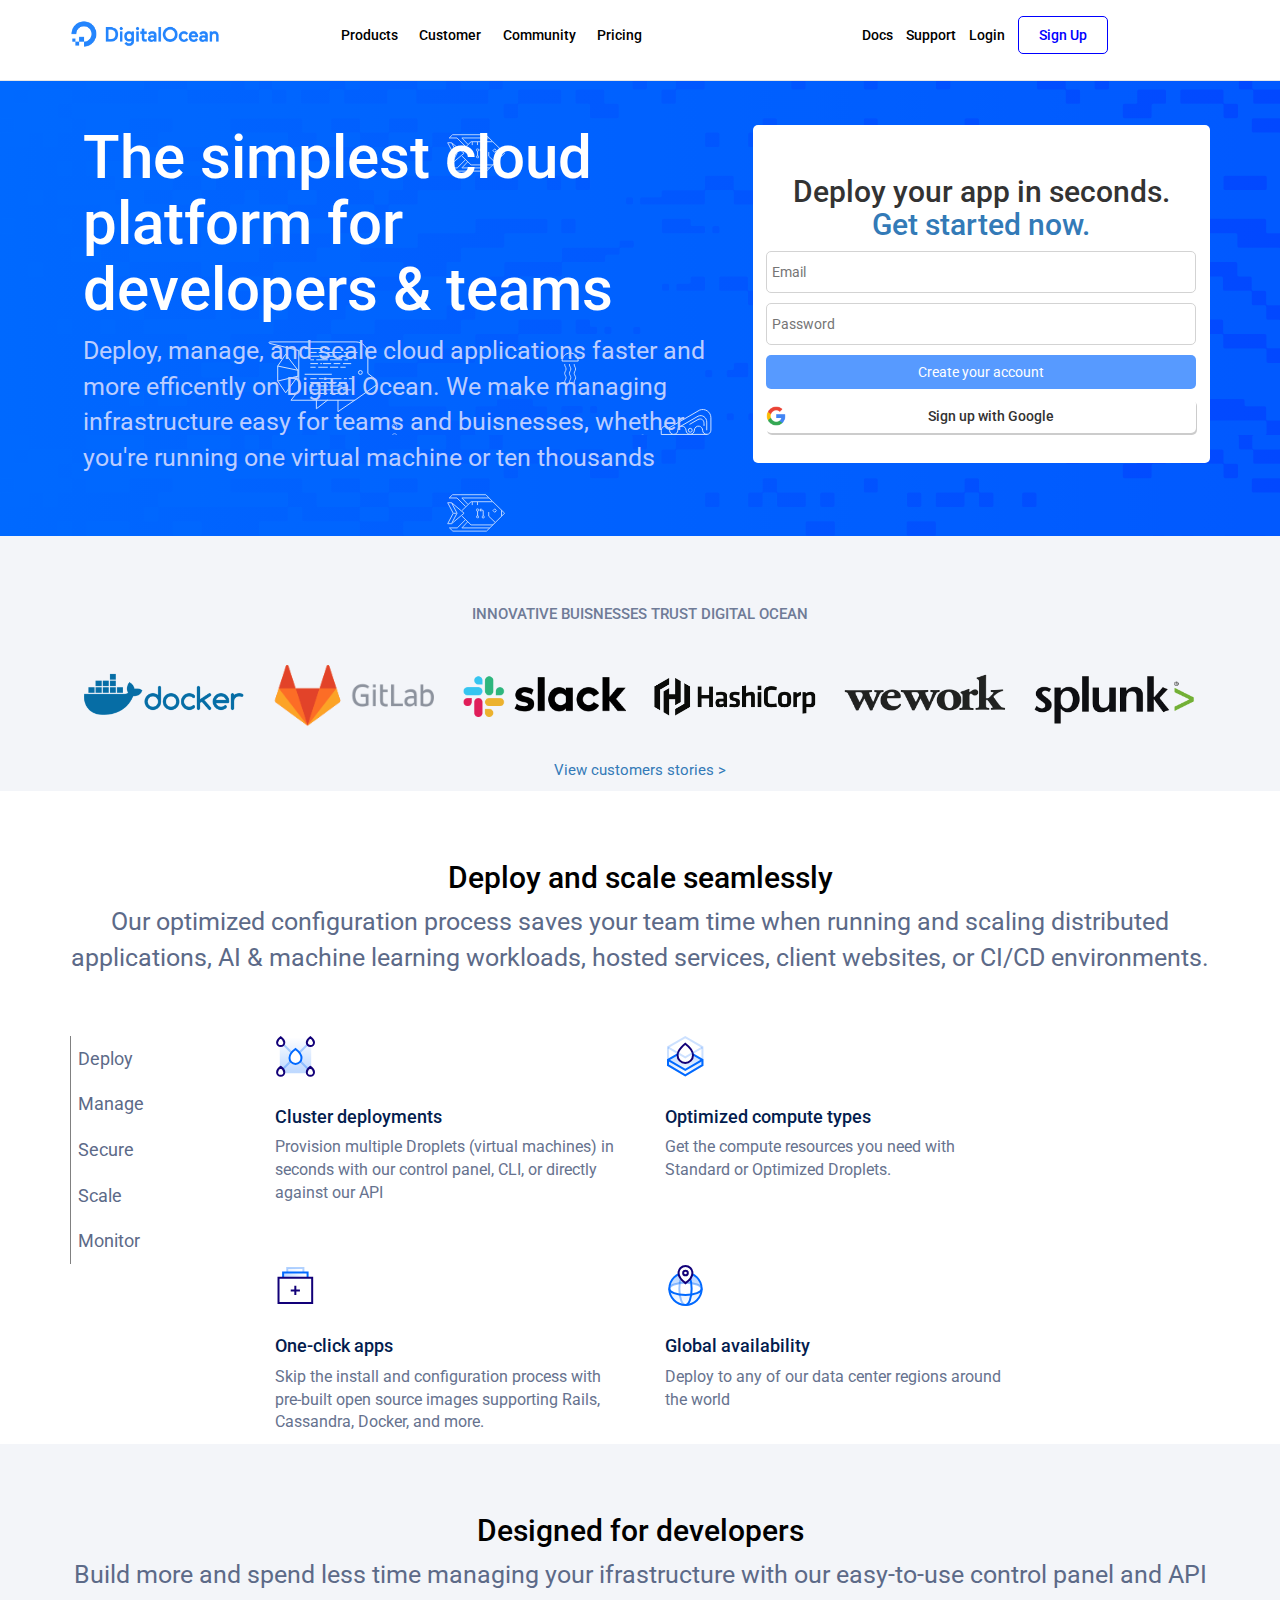
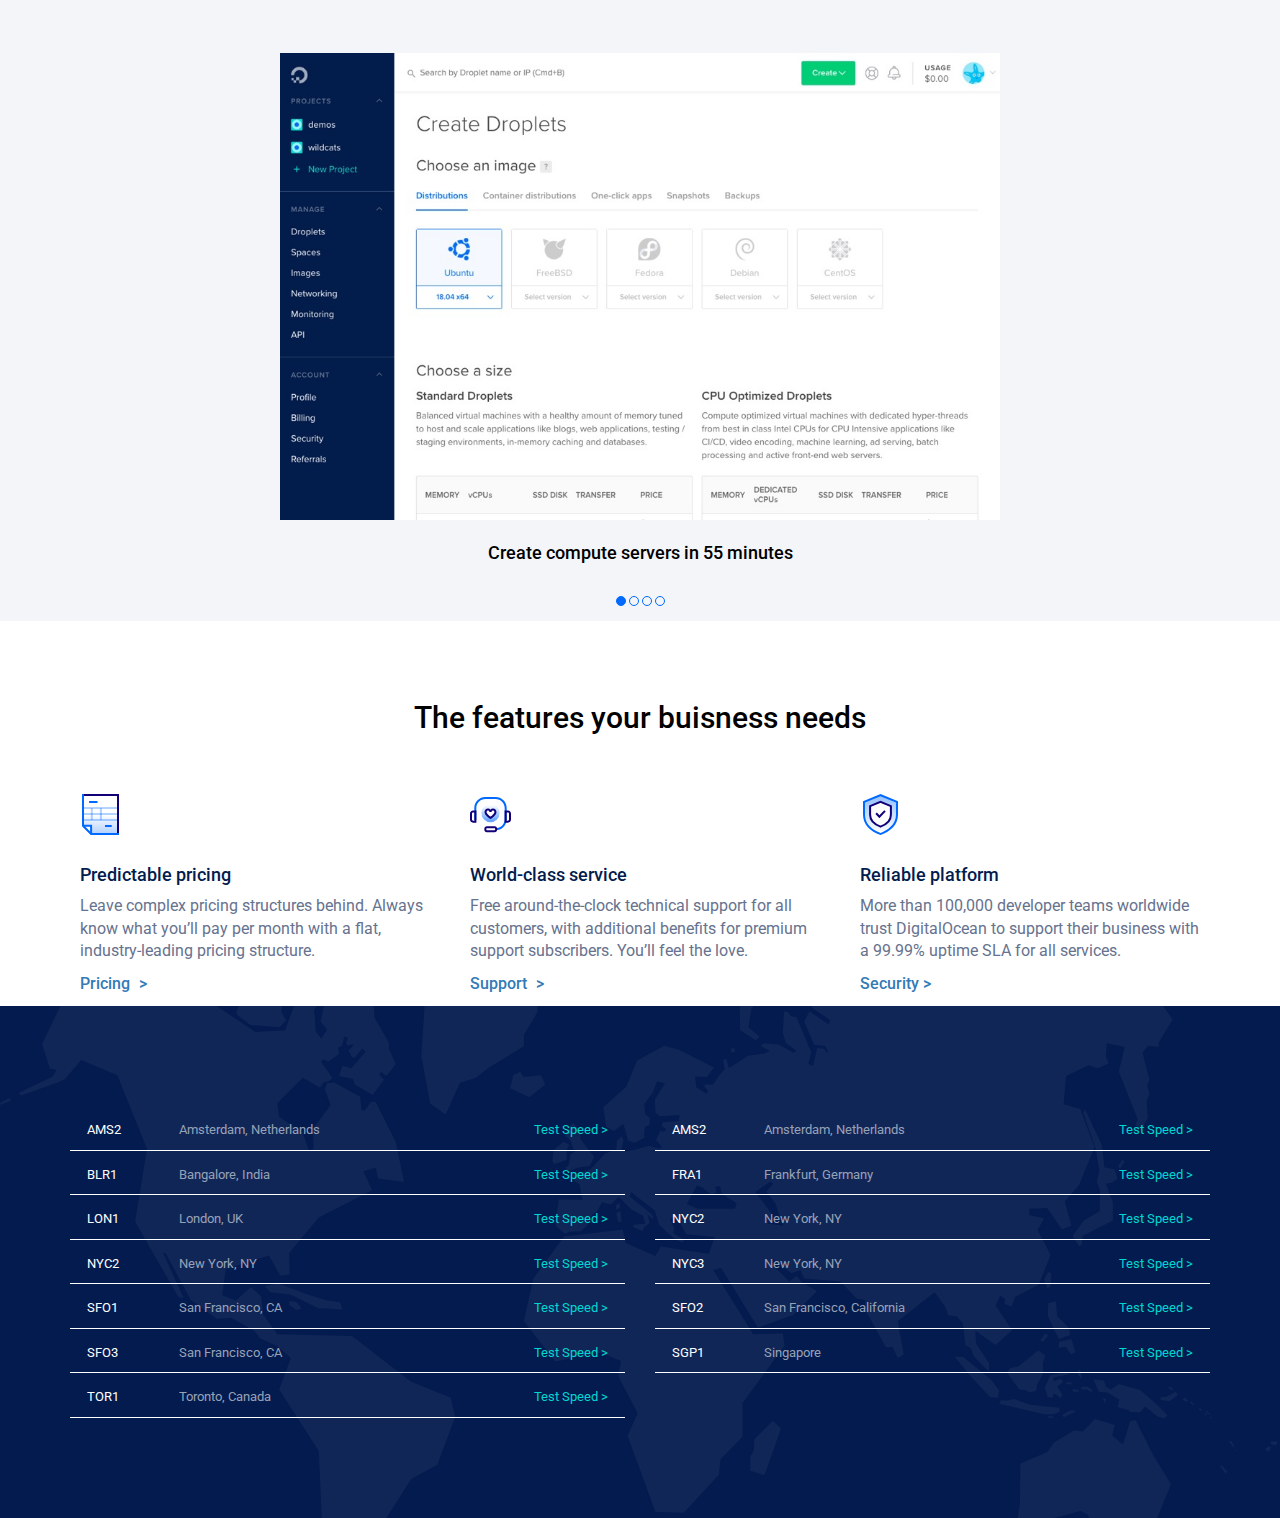
==== index.html @ 5de95b77 "tabella responsive" ====
<!DOCTYPE html>
<html lang="en">
<head>
  <meta charset="UTF-8">
  <meta name="viewport" content="width=device-width, initial-scale=1.0">
  <meta http-equiv="X-UA-Compatible" content="ie=edge">
  <link rel="stylesheet" href="https://maxcdn.bootstrapcdn.com/bootstrap/3.3.7/css/bootstrap.min.css" integrity="sha384-BVYiiSIFeK1dGmJRAkycuHAHRg32OmUcww7on3RYdg4Va+PmSTsz/K68vbdEjh4u" crossorigin="anonymous">
  <link rel="stylesheet" href="https://cdnjs.cloudflare.com/ajax/libs/font-awesome/5.15.2/css/all.min.css" integrity="sha512-HK5fgLBL+xu6dm/Ii3z4xhlSUyZgTT9tuc/hSrtw6uzJOvgRr2a9jyxxT1ely+B+xFAmJKVSTbpM/CuL7qxO8w==" crossorigin="anonymous" />
  <link rel="preconnect" href="https://fonts.gstatic.com">
  <link href="https://fonts.googleapis.com/css2?family=Roboto:wght@300;400;500;700&display=swap" rel="stylesheet">
  <link rel="stylesheet" href="css/style.css">
  <title>Digital Ocean replica</title>
</head>
<body>
    <!-- intestazione -->
      <header>
        <!-- barra di navigazione -->
        <nav class="navbar navbar-default navbar-fixed-top" id="nav__bar_white">
          <div class="container" id="navbar_fixed">
              <div class="row">
                <!-- colonna logo -->

                  <div class="col-xs-2">
                    <div class="logo_header">
                      <img src="img/logo.png" alt="">
                    </div>
                  </div>
                  <!-- /colonna logo -->
                  <!-- colonna della first nav -->
                  <div class="col-md-5">
                    <nav class="first__nav hidden-xs hidden-sm">
                      <ul class='list-inline hidden-sm hidden-xs'>
                        <li><a href="#">Products <i class="fas fa-chevron-down"></i></a></li>
                        <li><a href="#">Customer</a></li>
                        <li><a href="#">Community <i class="fas fa-chevron-down"></i></a></li>
                        <li><a href="#">Pricing</a></li>
                      </ul>
                    </nav>
                  </div>
                  <!-- /colonna della first nav -->
                  <!-- colonna della secondary nav -->
                  <div class="col-md-4">
                    <nav class="secondary__nav ">
                      <ul class='list-inline hidden-sm hidden-xs'>
                        <li><a href="#">Docs </a></li>
                        <li><a href="#">Support <i class="fas fa-chevron-down"></i></a></li>
                        <li><a href="#">Login</a></li>
                        <li><a href="#" id="sign_btn">Sign Up</a></li>
                    </ul>
                    <div class="menu_mobile  visible-xs visible-sm hidden-md hidden-lg">
                      <button type="button" name="button" id="btn_mobile"><i class="fas fa-bars"></i></button>
                    </div>
                  </nav>
                </div>
                <!-- /colonna della secondary nav -->

            </div>
          </div>
        </nav>
        <!--/ barra di navigazione -->
        <!-- hero -->
        <div class="hero">
          <div class="container">
            <div class="row">
              <div class="col-xs-12 col-sm-7 col-md-7">
                <div class="hero_titles">
                  <h1>The simplest cloud platform for developers & teams</h1>
                  <p>Deploy, manage, and scale cloud applications faster and more efficently on Digital Ocean. We make managing infrastructure easy for teams and buisnesses, whether you're running one virtual machine or ten thousands</p>
                </div>

                </div>
              <div class="col-xs-12 col-sm-5 col-md-5">
                <div class="get_started">
                  <h2>Deploy your app in seconds. <br> <a href="#">Get started now.</a></h2>
                  <form>
                    <input type="email" name="email" placeholder="Email" required>
                    <input type="password" name="password" placeholder="Password" required>
                    <button type="button" id="create_btn" name="button">Create your account</button>
                    <button type="button" id="google_btn" name="button">Sign up with Google</button>

                  </form>
                </div>
              </div>
            </div>
          </div>
        </div>
        <!-- /hero -->
      </header>
      <!-- /intestazione -->
      <!-- corpo del testo -->
        <main>
          <!-- sezione dei brand -->
          <section id="section_brand">
            <div class="container">
              <div class="row">
                <div class="col-xs-12">
                  <div class="section_title">
                    <h3>Innovative buisnesses trust Digital Ocean</h3>
                  </div>
                </div>
              </div>
              <div class="row">
                <div class="col-xs-12 col-md-12">
                  <div class="brands">
                    <div class="logo_customer">
                      <img src="img/docker.svg" alt="docker">
                    </div>
                    <div class="logo_customer">
                      <img src="img/gitlab.svg" alt="docker">
                    </div>
                    <div class="logo_customer">
                      <img src="img/slack.svg" alt="docker">
                    </div>
                    <div class="logo_customer">
                      <img src="img/hashi.svg" alt="docker">
                    </div>
                    <div class="logo_customer">
                      <img src="img/wework.svg" alt="docker">
                    </div>
                    <div class="logo_customer">
                      <img src="img/splunk.svg" alt="docker">
                    </div>
                  </div>
                </div>
              </div>
              <div class="row">
                <div class="col-xs-12">
                  <div class="customers_stories">
                    <p><a href="#">View customers stories<span class="link_arrow"> > </span></a></p>
                  </div>
                </div>
              </div>
            </div>
          </section>
          <!-- /sezione dei brand -->
          <!-- seconda sezione -->
          <section>
            <div class="container">
              <div class="row">
                <div class="col-xs-12">
                  <div class="section_title">
                    <h2>Deploy and scale seamlessly</h2>
                    <p>Our optimized configuration process saves your team time when running and scaling distributed applications, AI & machine learning workloads, hosted services, client websites, or CI/CD environments.</p>
                  </div>
                </div>
              </div>
              <!-- lista e colonne innestate -->
              <div class="row">
              <div class="col-xs-12 col-sm-2">
                <div class="section_list">
                  <ul>
                    <li><a href="#">Deploy</a></li>
                    <li><a href="#">Manage</a></li>
                    <li><a href="#">Secure</a></li>
                    <li><a href="#">Scale</a></li>
                    <li><a href="#">Monitor</a></li>
                  </ul>
                </div>
              </div>
              <div class="col-xs-12 col-sm-8">
                <div class="row">
                  <div class="col-xs-12 col-sm-6">
                    <div class="box">
                      <img src="img/cluster-deploy.svg" alt="">
                      <h4>Cluster deployments</h4>
                      <p>Provision multiple Droplets (virtual machines) in seconds with our control panel, CLI, or directly against our API</p>
                    </div>
                  </div>
                  <div class="col-xs-12 col-sm-6">
                    <div class="box">
                      <img src="img/optimized-compute.svg" alt="">
                      <h4>Optimized compute types</h4>
                      <p>Get the compute resources you need with Standard or Optimized Droplets.</p>
                    </div>
                  </div>
                </div>
                <div class="row">
                  <div class="col-xs-12 col-sm-6">
                    <div class="box">
                      <img src="img/one-click.svg" alt="">
                      <h4>One-click apps</h4>
                      <p>Skip the install and configuration process with pre-built open source images supporting Rails, Cassandra, Docker, and more.</p>
                    </div>
                  </div>
                  <div class="col-xs-12 col-sm-6">
                    <div class="box">
                      <img src="img/global.svg" alt="">
                      <h4>Global availability</h4>
                      <p>Deploy to any of our data center regions around the world</p>
                    </div>
                  </div>

                </div>





              </div>
              </div>
              <!-- /lista e colonne innestate -->
            </section>
          <!-- /seconda sezione -->
          <!-- sezione con il primo carousel -->
          <section id="carousel_1">
            <div class="container">
              <div class="row">
                <div class="col-xs-12">
                  <div class="section_title">
                    <h2>Designed for developers</h2>
                    <p>Build more and spend less time managing your ifrastructure with our easy-to-use control panel and API</p>
                  </div>
                </div>
              </div>
            </div>
            <div class="carousel_container">
              <span><a href="#"> <i class="fas fa-chevron-left"></i></a></span>
              <img src="img/screenshot-create-droplet-12336b41.jpg" alt="">
              <span><a href="#"> <i class="fas fa-chevron-right"></i></a></span>
              <p>Create compute servers in 55 minutes</p>
            </div>
            <div class="buellet_container">
              <div class="bullet_spot spot_full"></div>
              <div class="bullet_spot"></div>
              <div class="bullet_spot"></div>
              <div class="bullet_spot"></div>

            </div>
          </section>
          <!-- /sezione con il primo carousel -->

          <!-- sezione features -->
          <section id="section_features">
            <div class="container">
              <div class="row">
                <div class="col-xs-12">
                  <div class="section_title">
                    <h2>The features your buisness needs</h2>
                  </div>
                </div>
              </div>
              <div class="row">
                <div class="col-xs-12 col-sm-4">
                  <div class="box">
                    <img src="img/pred-pricing.svg" alt="">
                    <h4>Predictable pricing</h4>
                    <p>Leave complex pricing structures behind. Always know what you’ll pay per month with a flat, industry-leading pricing structure.</p>
                    <p><a href="">Pricing <span class="link_arrow">></span></a></p>
                  </div>

                </div>
                <div class="col-xs-12 col-sm-4">
                  <div class="box">
                    <img src="img/world-class.svg" alt="">
                    <h4>World-class service</h4>
                    <p>Free around-the-clock technical support for all customers, with additional benefits for premium support subscribers. You’ll feel the love.</p>
                    <p><a href="">Support <span class="link_arrow">></span></a></p>
                  </div>
                </div>
                <div class="col-xs-12 col-sm-4">
                  <div class="box">
                    <img src="img/reliable-platform.svg" alt="">
                    <h4>Reliable platform</h4>
                    <p>More than 100,000 developer teams worldwide trust DigitalOcean to support their business with a 99.99% uptime SLA for all services.</p>
                    <p><a href="">Security  <spanclass="link_arrow">></span></a></p>
                  </div>
                </div>
            </div>
          </section>
          <!-- /sezione features -->

          <!-- sezione tabella -->
          <section id="world">
            <div class="container">
              <div class="row">
                <div class="col-xs-12 col-sm-6">
                  <div class="row_table">
                    <div class="row">
                      <div class="col-xs-2">
                        <div class="table_box city_code">
                          <p>ams2</p>
                        </div>
                      </div>
                      <div class="col-xs-5">
                        <div class="table_box city_name">
                          <p>Amsterdam, Netherlands</p>
                        </div>
                      </div>
                      <div class="col-xs-5">
                        <div class="table_box test_speed">
                          <p><a href="">Test Speed <span class=".link_arrow">></span></a></p>
                        </div>
                      </div>
                    </div>
                  </div>
                  <div class="row_table">
                    <div class="row">
                      <div class="col-xs-2">
                        <div class="table_box city_code">
                          <p>BLR1</p>
                        </div>
                      </div>
                      <div class="col-xs-5">
                        <div class="table_box city_name">
                          <p>Bangalore, India</p>
                        </div>
                      </div>
                      <div class="col-xs-5">
                        <div class="table_box test_speed">
                          <p><a href="">Test Speed <span class=".link_arrow">></span></a></p>
                        </div>
                      </div>
                    </div>
                  </div>
                  <div class="row_table">
                    <div class="row">
                      <div class="col-xs-2">
                        <div class="table_box city_code">
                          <p>LON1</p>
                        </div>
                      </div>
                      <div class="col-xs-5">
                        <div class="table_box city_name">
                          <p>London, UK</p>
                        </div>
                      </div>
                      <div class="col-xs-5">
                        <div class="table_box test_speed">
                          <p><a href="">Test Speed <span class=".link_arrow">></span></a></p>
                        </div>
                      </div>
                    </div>
                  </div>
                  <div class="row_table">
                    <div class="row">
                      <div class="col-xs-2">
                        <div class="table_box city_code">
                          <p>NYC2</p>
                        </div>
                      </div>
                      <div class="col-xs-5">
                        <div class="table_box city_name">
                          <p>New York, NY</p>
                        </div>
                      </div>
                      <div class="col-xs-5">
                        <div class="table_box test_speed">
                          <p><a href="">Test Speed <span class=".link_arrow">></span></a></p>
                        </div>
                      </div>
                    </div>
                  </div>
                  <div class="row_table">
                    <div class="row">
                      <div class="col-xs-2">
                        <div class="table_box city_code">
                          <p>SFO1</p>
                        </div>
                      </div>
                      <div class="col-xs-5">
                        <div class="table_box city_name">
                          <p>San Francisco, CA</p>
                        </div>
                      </div>
                      <div class="col-xs-5">
                        <div class="table_box test_speed">
                          <p><a href="">Test Speed <span class=".link_arrow">></span></a></p>
                        </div>
                      </div>
                    </div>
                  </div>
                  <div class="row_table">
                    <div class="row">
                      <div class="col-xs-2">
                        <div class="table_box city_code">
                          <p>sfo3</p>
                        </div>
                      </div>
                      <div class="col-xs-5">
                        <div class="table_box city_name">
                          <p>San Francisco, CA</p>
                        </div>
                      </div>
                      <div class="col-xs-5">
                        <div class="table_box test_speed">
                          <p><a href="">Test Speed <span class=".link_arrow">></span></a></p>
                        </div>
                      </div>
                    </div>
                  </div>
                  <div class="row_table">
                    <div class="row">
                      <div class="col-xs-2">
                        <div class="table_box city_code">
                          <p>TOR1</p>
                        </div>
                      </div>
                      <div class="col-xs-5">
                        <div class="table_box city_name">
                          <p>Toronto, Canada</p>
                        </div>
                      </div>
                      <div class="col-xs-5">
                        <div class="table_box test_speed">
                          <p><a href="">Test Speed <span class=".link_arrow">></span></a></p>
                        </div>
                      </div>
                    </div>
                  </div>
                </div>
                <div class="col-xs-12 col-sm-6">
                  <div class="row_table">
                    <div class="row">
                      <div class="col-xs-2">
                        <div class="table_box city_code">
                          <p>ams2</p>
                        </div>
                      </div>
                      <div class="col-xs-5">
                        <div class="table_box city_name">
                          <p>Amsterdam, Netherlands</p>
                        </div>
                      </div>
                      <div class="col-xs-5">
                        <div class="table_box test_speed">
                          <p><a href="">Test Speed <span class=".link_arrow">></span></a></p>
                        </div>
                      </div>
                    </div>
                  </div>
                  <div class="row_table">
                    <div class="row">
                      <div class="col-xs-2">
                        <div class="table_box city_code">
                          <p>fra1</p>
                        </div>
                      </div>
                      <div class="col-xs-5">
                        <div class="table_box city_name">
                          <p>Frankfurt, Germany</p>
                        </div>
                      </div>
                      <div class="col-xs-5">
                        <div class="table_box test_speed">
                          <p><a href="">Test Speed <span class=".link_arrow">></span></a></p>
                        </div>
                      </div>
                    </div>
                  </div>
                  <div class="row_table">
                    <div class="row">
                      <div class="col-xs-2">
                        <div class="table_box city_code">
                          <p>nyc2</p>
                        </div>
                      </div>
                      <div class="col-xs-5">
                        <div class="table_box city_name">
                          <p>New York, NY</p>
                        </div>
                      </div>
                      <div class="col-xs-5">
                        <div class="table_box test_speed">
                          <p><a href="">Test Speed <span class=".link_arrow">></span></a></p>
                        </div>
                      </div>
                    </div>
                  </div>
                  <div class="row_table">
                    <div class="row">
                      <div class="col-xs-2">
                        <div class="table_box city_code">
                          <p>nyc3</p>
                        </div>
                      </div>
                      <div class="col-xs-5">
                        <div class="table_box city_name">
                          <p>New York, NY</p>
                        </div>
                      </div>
                      <div class="col-xs-5">
                        <div class="table_box test_speed">
                          <p><a href="">Test Speed <span class=".link_arrow">></span></a></p>
                        </div>
                      </div>
                    </div>
                  </div>
                  <div class="row_table">
                    <div class="row">
                      <div class="col-xs-2">
                        <div class="table_box city_code">
                          <p>SFO2</p>
                        </div>
                      </div>
                      <div class="col-xs-5">
                        <div class="table_box city_name">
                          <p>San Francisco, California</p>
                        </div>
                      </div>
                      <div class="col-xs-5">
                        <div class="table_box test_speed">
                          <p><a href="">Test Speed <span class=".link_arrow">></span></a></p>
                        </div>
                      </div>
                    </div>
                  </div>
                  <div class="row_table">
                    <div class="row">
                      <div class="col-xs-2">
                        <div class="table_box city_code">
                          <p>sgp1</p>
                        </div>
                      </div>
                      <div class="col-xs-5">
                        <div class="table_box city_name">
                          <p>Singapore</p>
                        </div>
                      </div>
                      <div class="col-xs-5">
                        <div class="table_box test_speed">
                          <p><a href="">Test Speed <span class=".link_arrow">></span></a></p>
                        </div>
                      </div>
                    </div>
                  </div>


                </div>
              </div>
            </div>
          </section>
          <!-- /sezione tabella -->

          <!-- sezione con il secondo carousel -->
          <section id="carousel_2">

          </section>
          <!-- /sezione con il secondo carousel -->



      </main>
      <!-- /corpo del testo -->
















    </body>
    </html>
---- css/style.css ----
body {
  font-family: 'Roboto', sans-serif;
}

/* typo */

h1 {
  font-size: 60px;
  color: white;
}

h4 {
  color: #031C4E;
  font-size: 18px;
}
P {
  font-size: 25px;
}

a {
  text-decoration: none;
}


/* intestazione */

#nav__bar_white {
  background-color: white;
}
.logo_header {
  width: 150px;
  display: inline-block;
  margin-top: 20px
}
.logo_header img {
  max-width: 100%;
}
.first__nav {
  display: inline-block;
  text-align: center;
  width: 100%

}

.first__nav li  {
  padding: 0 2%;
}

.first__nav li a, .secondary__nav li a {
  color: #000;
  text-decoration: none;
  font-weight: 500;
  line-height: 70px;
}


.secondary__nav {
  text-align: right;
}


#sign_btn {
  border: 1px solid blue;
  padding: 10px 20px;
  border-radius: 5px;
  color: blue;
}

#sign_btn:hover {
  background-color: blue;
  color: #fff;
}

.menu_mobile {
  padding: 20px 0;
}


#btn_mobile {
  background-color: transparent;
  border: none;
  color: blue;
  font-size: 20px;
}

/* hero  */

.hero {
  background-color: #0069ff;
  background-image: url('../img/bg-home-hero-3-bb4b33b77274db09b969f629ad81c4d5.svg');
  background-size: contain;
  padding-bottom: 50px;
  margin-top: 75px;
}

.hero_titles {
  margin-top: 50px;
  padding: 0 2%;
}

.hero_titles p {
  color: #BBCDFF;
}

/* /intestazione */


.get_started {
  margin-top: 50px;
  background-color: white;
  text-align: center;
  padding: 30px 3%;
  border-radius: 5px;
}

.get_started a {
  text-decoration: none;
}
input {
  display: block;
  width: 100%;
  margin: 10px 0;
  border: 1px solid lightgrey;
  border-radius: 5px;
  padding: 10px 5px;
}

#create_btn {
  width: 100%;
  background-color: #579AFF;
  color: white;
  border: none;
  border-radius: 5px;
  padding: 7px 0;
  margin-bottom: 10px;
}

#google_btn {
  width: 100%;
  background-color: transparent;
  background-image: url('../img/google-icon.png');
  background-position: left;
  background-size: 20px;
  background-repeat: no-repeat;
  padding: 7px 0;
  padding-left: 20px;
  border: none;
  border-radius: 5px;
  box-shadow: 1px 2px rgba(0,0,0,0.2);
  font-weight: 500;
}
/* /hero  */


/* corpo del testo */

#section_brand, #carousel_1 {
  background-color: #F3F5F9;
}
.section_title {
  text-align: center;
  padding-top: 50px;
}

.section_title h3 {
  color: #6F7B97;
  text-transform: uppercase;
  font-size: 15px;
}
.brands {
  font-size: 0;
  vertical-align: middle;
}
.logo_customer {
  width:calc(100% / 6 );
  display: inline-block;
  padding: 0 1%;
}

.logo_customer img {
  width: 100%;
}

.customers_stories {
  text-align: center;
}

.customers_stories p {
  font-size: 15px;
}

.customers_stories a {
  text-decoration: none;
}

/* seconda sezione */

.section_title h2 {
  color: #000;
}

.section_title p {
  color: #5C6A88;
}

.section_list {
  margin-top: 50px;
}
.section_list ul {
  list-style: none;
  border-left: 1px solid grey;
  padding-left: 7px;
}
.section_list li {
  padding: 10px 0;
}

.section_list li a {
  color: #5C6A88;
  text-decoration: none;
  font-size: 18px;
}

.box {
  width: 100%;
  padding-top: 40px;
  padding-left: 10px;
}
.box img {
  margin-bottom: 20px;
  margin-top: 10px;
}
.box p {
  font-size: 16px;
  color: #66728E;
  font-weight: 400;
}
/* /seconda sezione */

/* sezione primo carousel */



.carousel_container {
  max-width: 900px;
  margin:  30px auto;
  text-align: center;
  vertical-align: middle;
}

.carousel_container img {
  width: 80%;
  margin: 20px 0;
}

.carousel_container span {
  display: inline-block;
  margin: 0 20px;
  font-size: 30px;
  font-weight: 600;
}

.carousel_container a {
  color:#000;
}

.carousel_container p {
  font-size: 18px;
  color:#000;
  font-weight: 500;
}

.buellet_container {
  max-width: 900px;
  margin: 10px auto;
  text-align: center;
}

.spot_full {
  background-color: #006AFF;
}

.bullet_spot {
  height: 10px;
  width: 10px;
  border-radius: 50%;
  border: 1px solid #006AFF;
  display:inline-block;
  margin-bottom: 10px;
}

/* responsive */

.box a {
  text-decoration: none;
  font-weight: 500;
}


.box span  {
  padding-top: 3px;
  padding-left: 5px;
}

/* section world */

#world {
  background-image: url('../img/bg-map.svg');
  background-color:#031b4e;
  background-position: 50% 50%;
  background-repeat: no-repeat;
  background-size: cover;
  padding: 100px 0;

}

.row_table {
  border-bottom: 1px solid #fff;
  padding-top: 15px;
  padding-left: 3%;
  padding-right: 3%;
}

.city_code P,
.city_name p,
.test_speed p {
  font-size: 13px;
}

.city_code p {
  text-transform: uppercase;
  color: #fff;
}

.city_name p {
  color:#98A2B7;
}
.test_speed {
  text-align: right;
}

.test_speed a:hover {
  color:#0F566F;
}
.test_speed a {
  text-decoration: none;
  color: #00d7d2;
}



/* /section world */


/* secondo carousel */

/* /secondo carousel */






@media screen and (max-width: 768px) {
  .logo_customer {
    width: 50%;
  }
  .box {
    padding-right: 15%;
  }
  .carousel_container span {
    display: none;
  }

  .row_table:last-child {
    margin-bottom: 40px;
  }
}
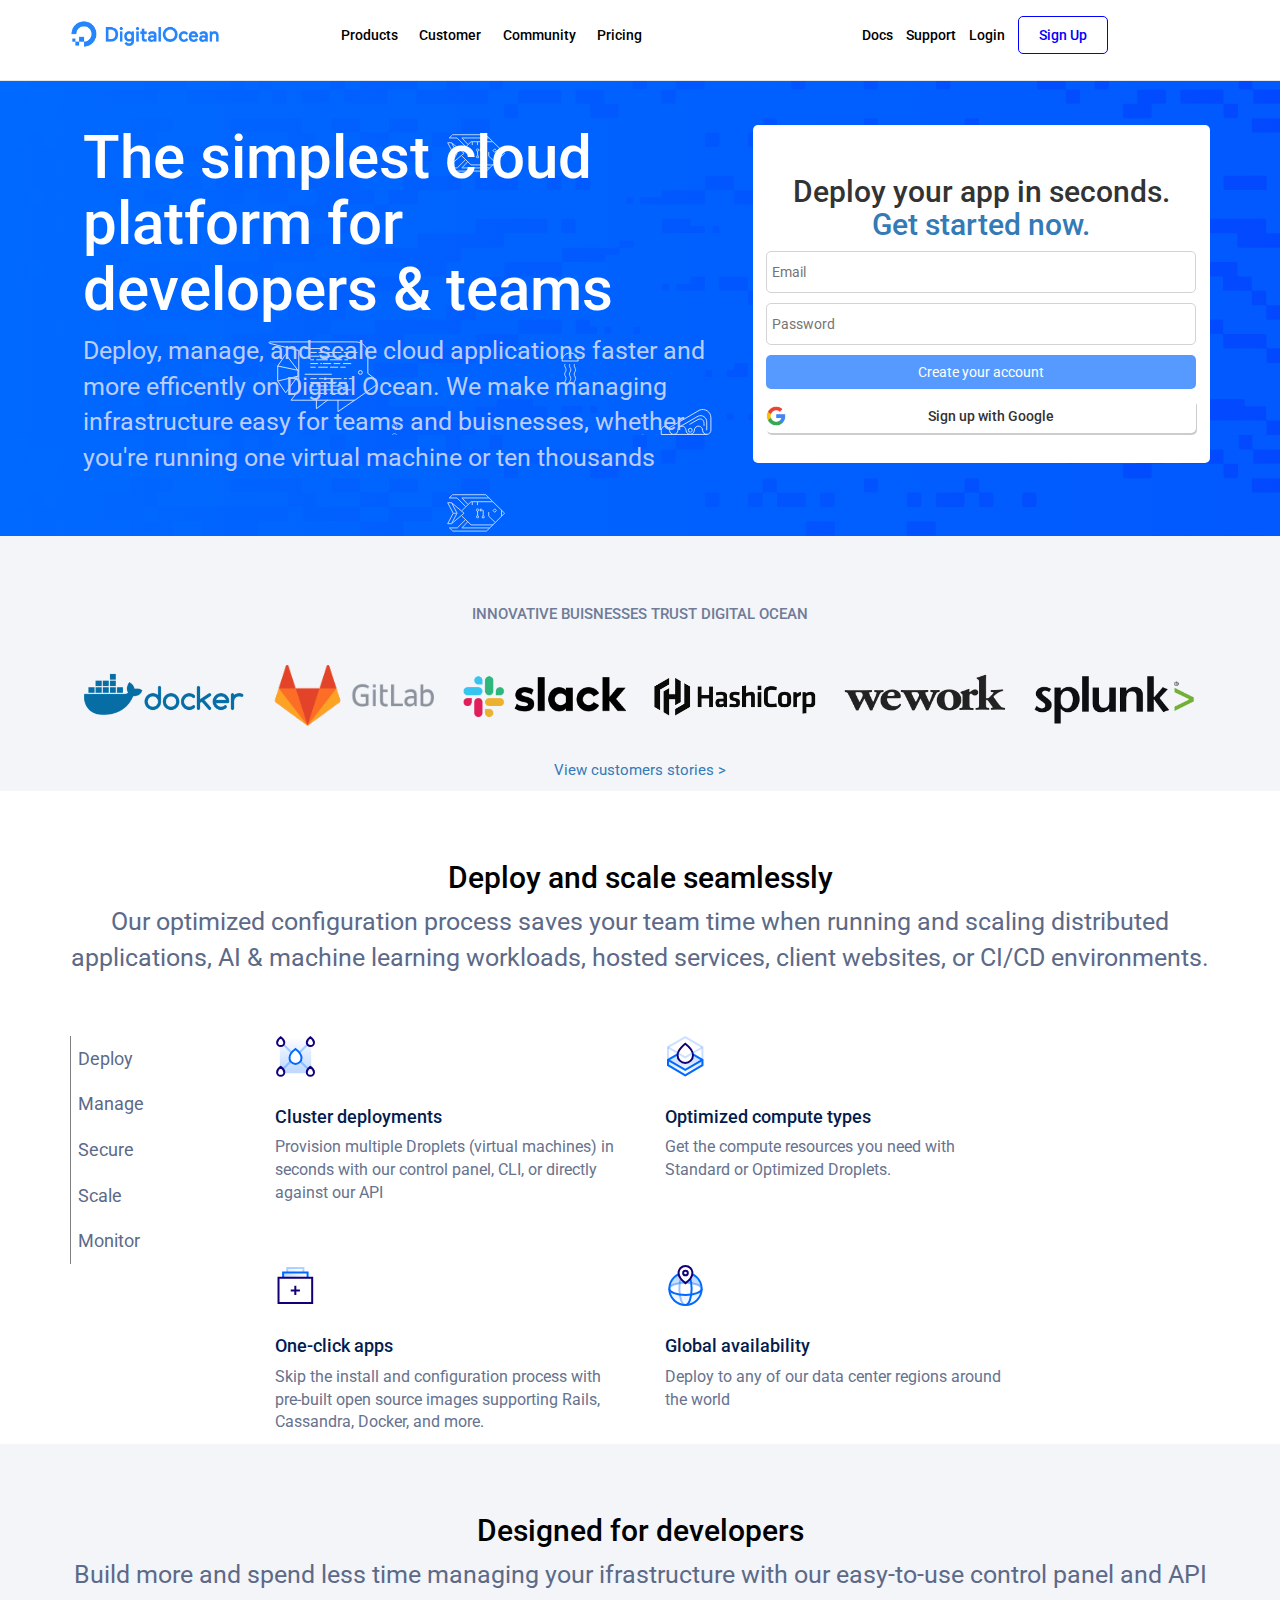
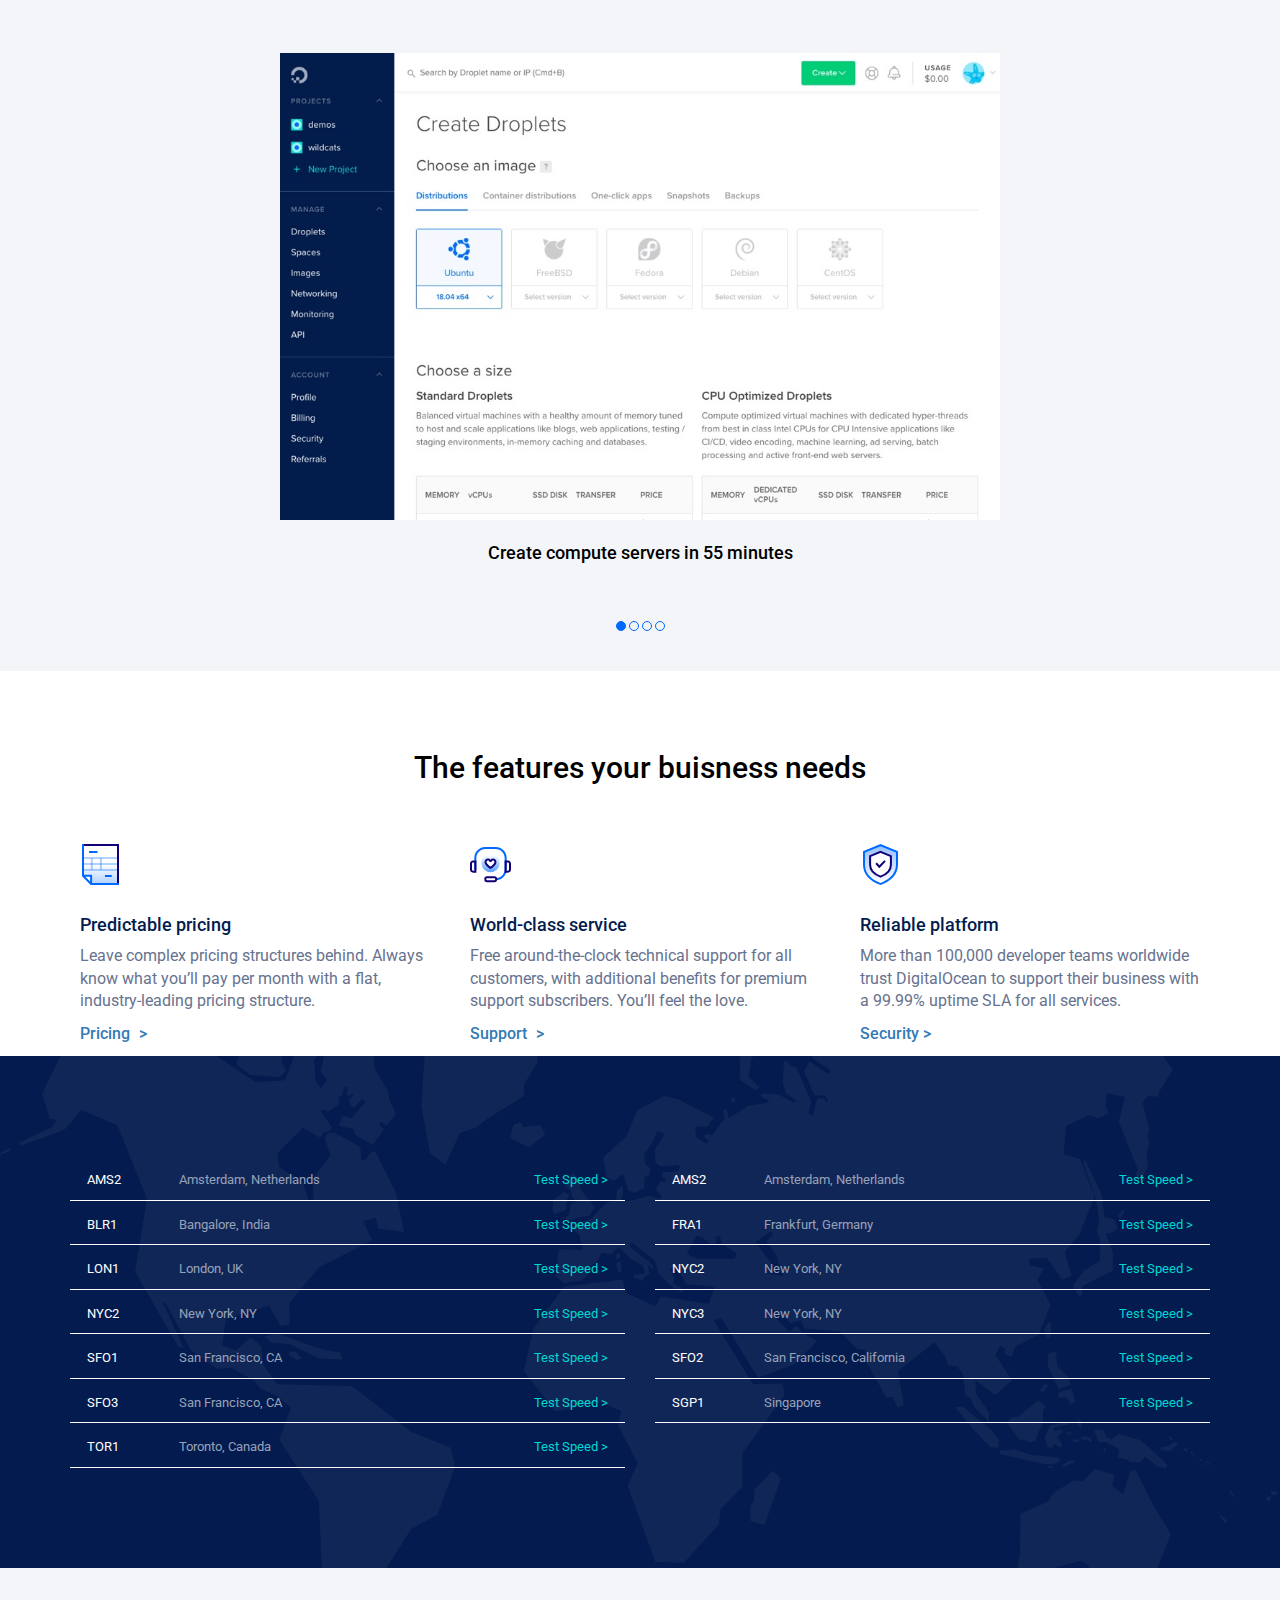
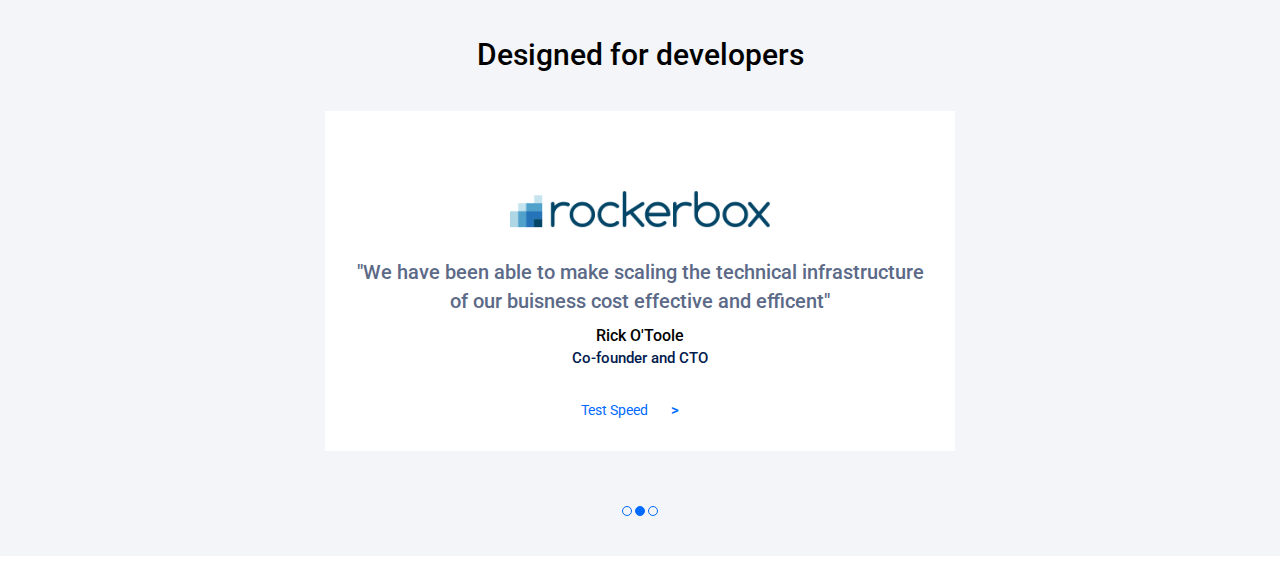
==== commit 0dd78ad5: "Aggiunta sezione con il secondo carousel" ====
--- a/index.html
+++ b/index.html
@@ -90,7 +90,7 @@
       <!-- corpo del testo -->
         <main>
           <!-- sezione dei brand -->
-          <section id="section_brand">
+          <section id="section_brand" class="section_grey">
             <div class="container">
               <div class="row">
                 <div class="col-xs-12">
@@ -202,7 +202,7 @@
             </section>
           <!-- /seconda sezione -->
           <!-- sezione con il primo carousel -->
-          <section id="carousel_1">
+          <section id="carousel_1" class="section_grey">
             <div class="container">
               <div class="row">
                 <div class="col-xs-12">
@@ -219,13 +219,13 @@
               <span><a href="#"> <i class="fas fa-chevron-right"></i></a></span>
               <p>Create compute servers in 55 minutes</p>
             </div>
-            <div class="buellet_container">
+            <div class="bullet_container">
               <div class="bullet_spot spot_full"></div>
               <div class="bullet_spot"></div>
               <div class="bullet_spot"></div>
               <div class="bullet_spot"></div>
-
-            </div>
+            </div>
+
           </section>
           <!-- /sezione con il primo carousel -->
 
@@ -532,15 +532,43 @@
           <!-- /sezione tabella -->
 
           <!-- sezione con il secondo carousel -->
-          <section id="carousel_2">
-
+          <section class="section_grey" id="carousel_2">
+            <div class="container">
+              <div class="row">
+                <div class="col-xs-12">
+                  <div class="section_title">
+                    <h2>Designed for developers</h2>
+                  </div>
+                </div>
+              </div>
+            </div>
+            <div class="carousel_container">
+              <span><a href="#"> <i class="fas fa-chevron-left"></i></a></span>
+              <div class="carousel_text">
+                <img src="img/rockerbox.png" alt="">
+                <p>"We have been able to make scaling the technical infrastructure of our buisness cost effective and efficent"</p>
+                <p>Rick O'Toole</p>
+                <p>Co-founder and CTO</p>
+                <div><a href="">Test Speed <span class="link_arrow">></span></a></div>
+              </div>
+              <span><a href="#"> <i class="fas fa-chevron-right"></i></a></span>
+            </div>
+            <div class="bullet_container">
+              <div class="bullet_spot"></div>
+              <div class="bullet_spot spot_full"></div>
+              <div class="bullet_spot"></div>
+            </div>
           </section>
+
           <!-- /sezione con il secondo carousel -->
 
 
 
-      </main>
-      <!-- /corpo del testo -->
+        </main>
+        <!-- /corpo del testo -->
+
+
+
 
 
 
--- a/css/style.css
+++ b/css/style.css
@@ -21,7 +21,13 @@
   text-decoration: none;
 }
 
-
+.section_grey {
+  background-color:#F3F5F9;
+}
+
+.fa-chevron-left {
+  color: #6F7B97;
+}
 /* intestazione */
 
 #nav__bar_white {
@@ -154,9 +160,7 @@
 
 /* corpo del testo */
 
-#section_brand, #carousel_1 {
-  background-color: #F3F5F9;
-}
+
 .section_title {
   text-align: center;
   padding-top: 50px;
@@ -243,7 +247,7 @@
 
 .carousel_container {
   max-width: 900px;
-  margin:  30px auto;
+  margin: 30px auto;
   text-align: center;
   vertical-align: middle;
 }
@@ -258,6 +262,7 @@
   margin: 0 20px;
   font-size: 30px;
   font-weight: 600;
+
 }
 
 .carousel_container a {
@@ -270,10 +275,11 @@
   font-weight: 500;
 }
 
-.buellet_container {
+.bullet_container {
   max-width: 900px;
   margin: 10px auto;
   text-align: center;
+  padding: 25px 0;
 }
 
 .spot_full {
@@ -346,14 +352,57 @@
   text-decoration: none;
   color: #00d7d2;
 }
-
-
-
 /* /section world */
 
 
+
+
+
 /* secondo carousel */
 
+
+.carousel_text {
+  width: 70%;
+  height: 100%;
+  display: inline-block;
+  background-color: #fff;
+  vertical-align: middle;
+  text-align: center;
+  padding: 0 3%;
+}
+.carousel_text img {
+  max-width: 45%;
+  padding-top: 60px;
+}
+
+.carousel_text p:first-of-type  {
+  font-size: 20px;
+  color: #5C6A88;
+  margin: 10px 0;
+}
+.carousel_text p {
+  font-size: 16px;
+  margin: 0;
+}
+
+.carousel_text p:last-of-type {
+  color: #031C4E;
+  font-size: 15px;
+}
+
+.carousel_text div {
+  margin: 30px 0;
+  color: #006AFF;
+}
+
+.carousel_text  a {
+  text-decoration: none;
+  color: #006AFF;
+}
+.carousel_text .link_arrow {
+  font-size: 15px;
+  color: #006AFF;
+}
 /* /secondo carousel */
 
 
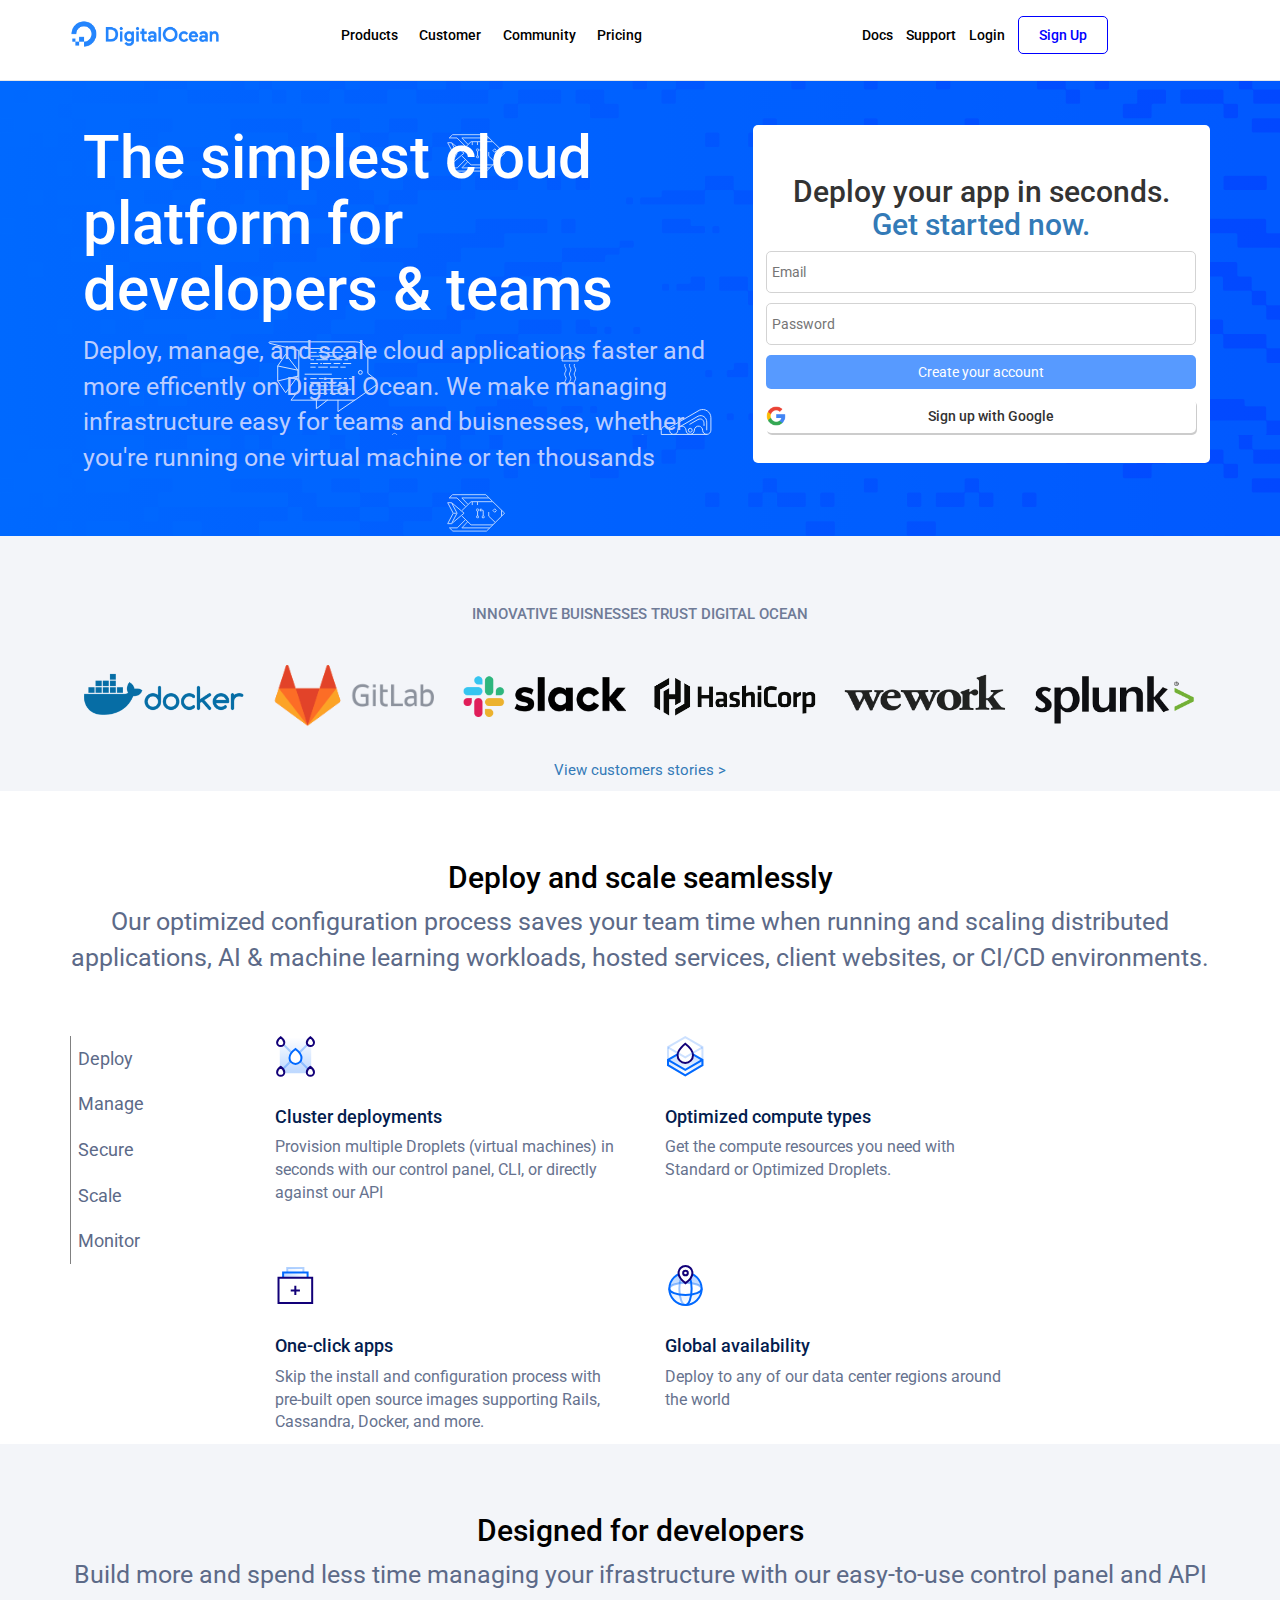
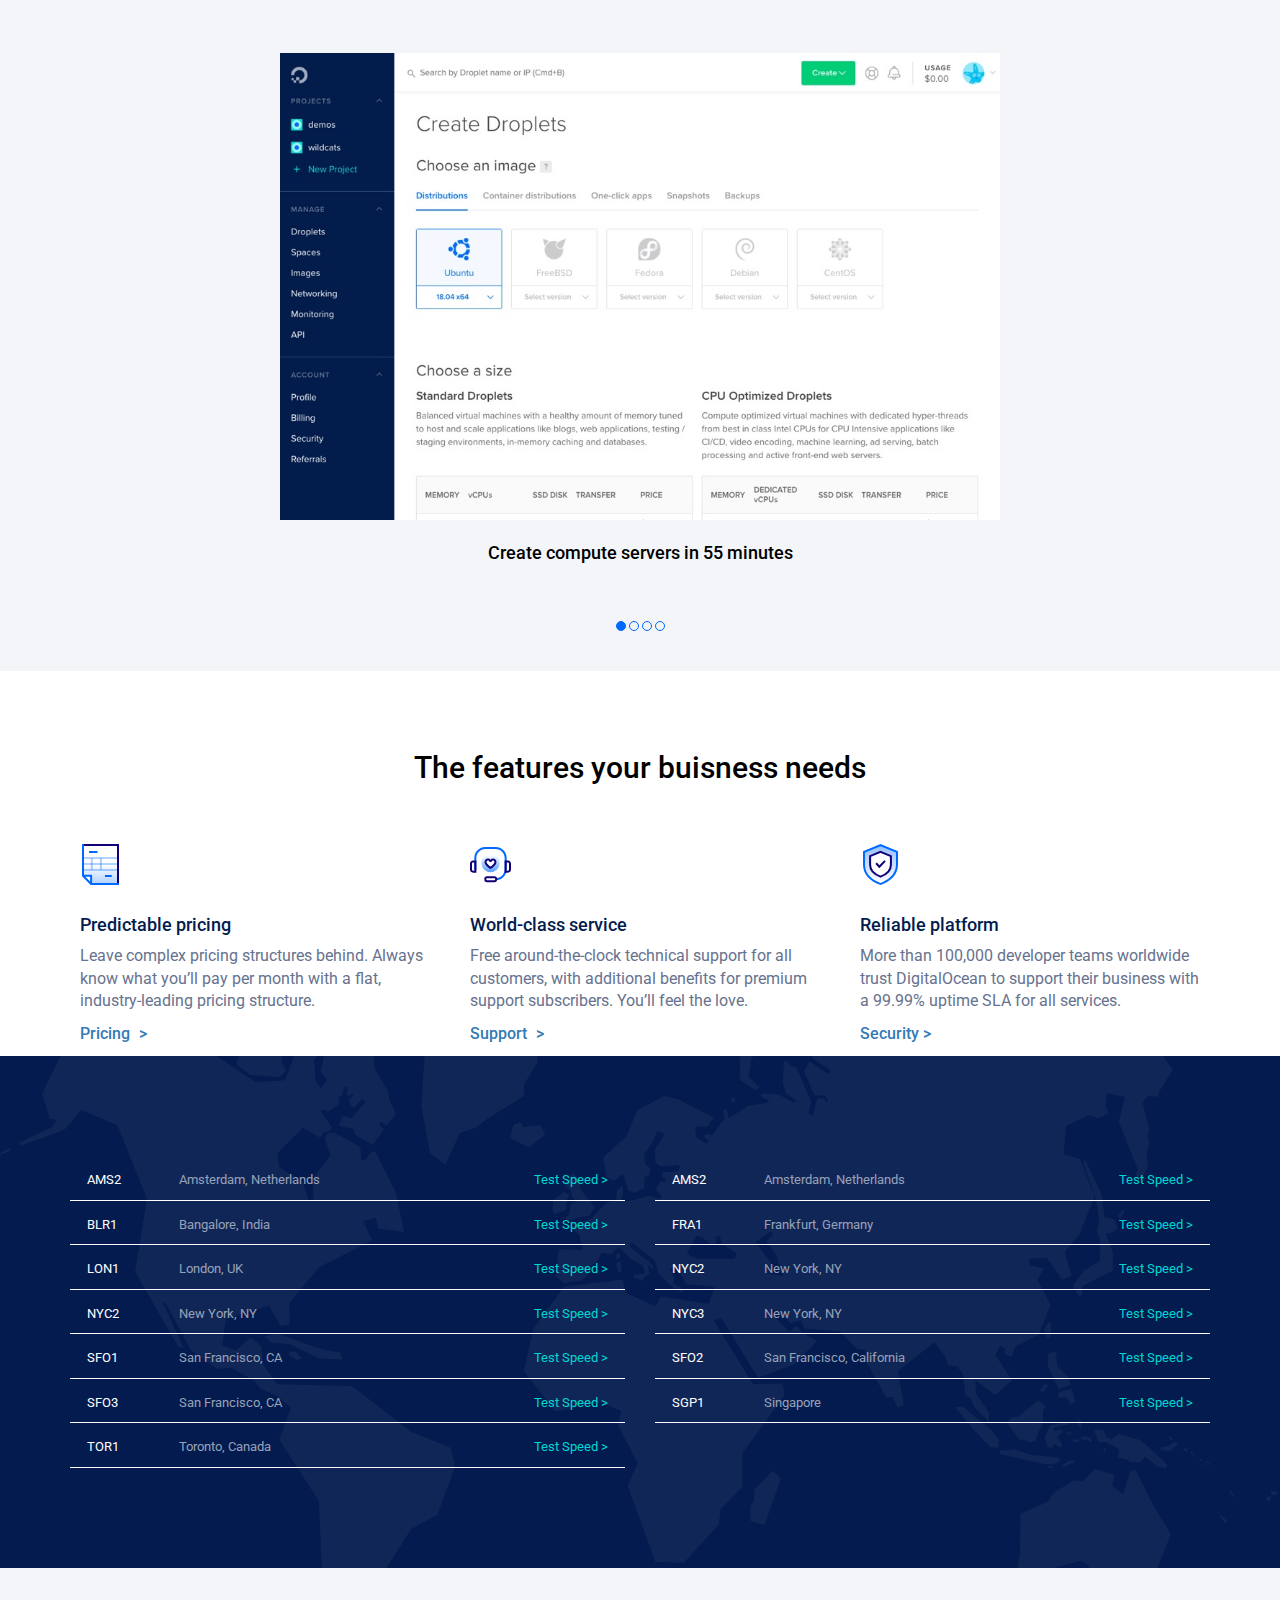
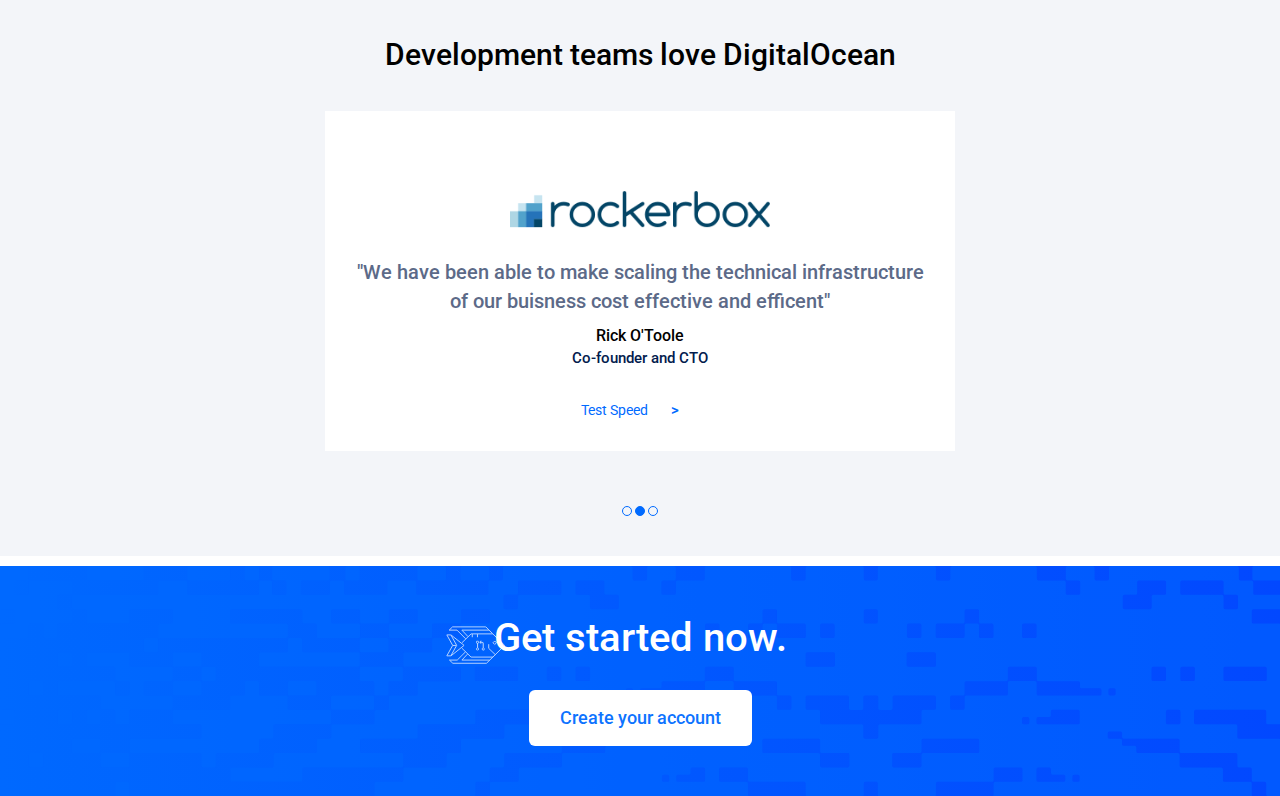
==== commit 7e18c508: "Aggiunta ultima sezione" ====
--- a/index.html
+++ b/index.html
@@ -530,14 +530,13 @@
             </div>
           </section>
           <!-- /sezione tabella -->
-
           <!-- sezione con il secondo carousel -->
           <section class="section_grey" id="carousel_2">
             <div class="container">
               <div class="row">
                 <div class="col-xs-12">
                   <div class="section_title">
-                    <h2>Designed for developers</h2>
+                    <h2>Development teams love DigitalOcean</h2>
                   </div>
                 </div>
               </div>
@@ -559,8 +558,22 @@
               <div class="bullet_spot"></div>
             </div>
           </section>
-
           <!-- /sezione con il secondo carousel -->
+          <section id="last_section">
+            <div class="container">
+              <div class="row">
+                <div class="col-xs-12">
+                  <div class="create_account">
+                    <h2>Get started now.</h2>
+                    <button type="button" class="btn btn-primary btn-lg" id="create_account_botton">Create your account</button>
+                  </div>
+                </div>
+              </div>
+            </div>
+          </section>
+          <footer>
+
+          </footer>
 
 
 
@@ -585,5 +598,6 @@
 
 
 
+
     </body>
     </html>
--- a/css/style.css
+++ b/css/style.css
@@ -405,8 +405,30 @@
 }
 /* /secondo carousel */
 
-
-
+#last_section {
+  background-color: #0069ff;
+  background-image: url('../img/bg-home-hero-3-bb4b33b77274db09b969f629ad81c4d5.svg');
+  background-size: cover;
+  background-position: left top;
+}
+
+.create_account {
+  text-align: center;
+  padding: 30px 0;
+}
+.create_account h2 {
+  font-size: 40px;
+  color: #fff;
+  padding-bottom: 20px;
+}
+#create_account_botton {
+  background-color: #fff;
+  color: #0D73FF;
+  font-weight: 500;
+  padding: 15px 30px;
+  border: 1px solid transparent;
+  margin-bottom: 20px;
+}
 
 
 
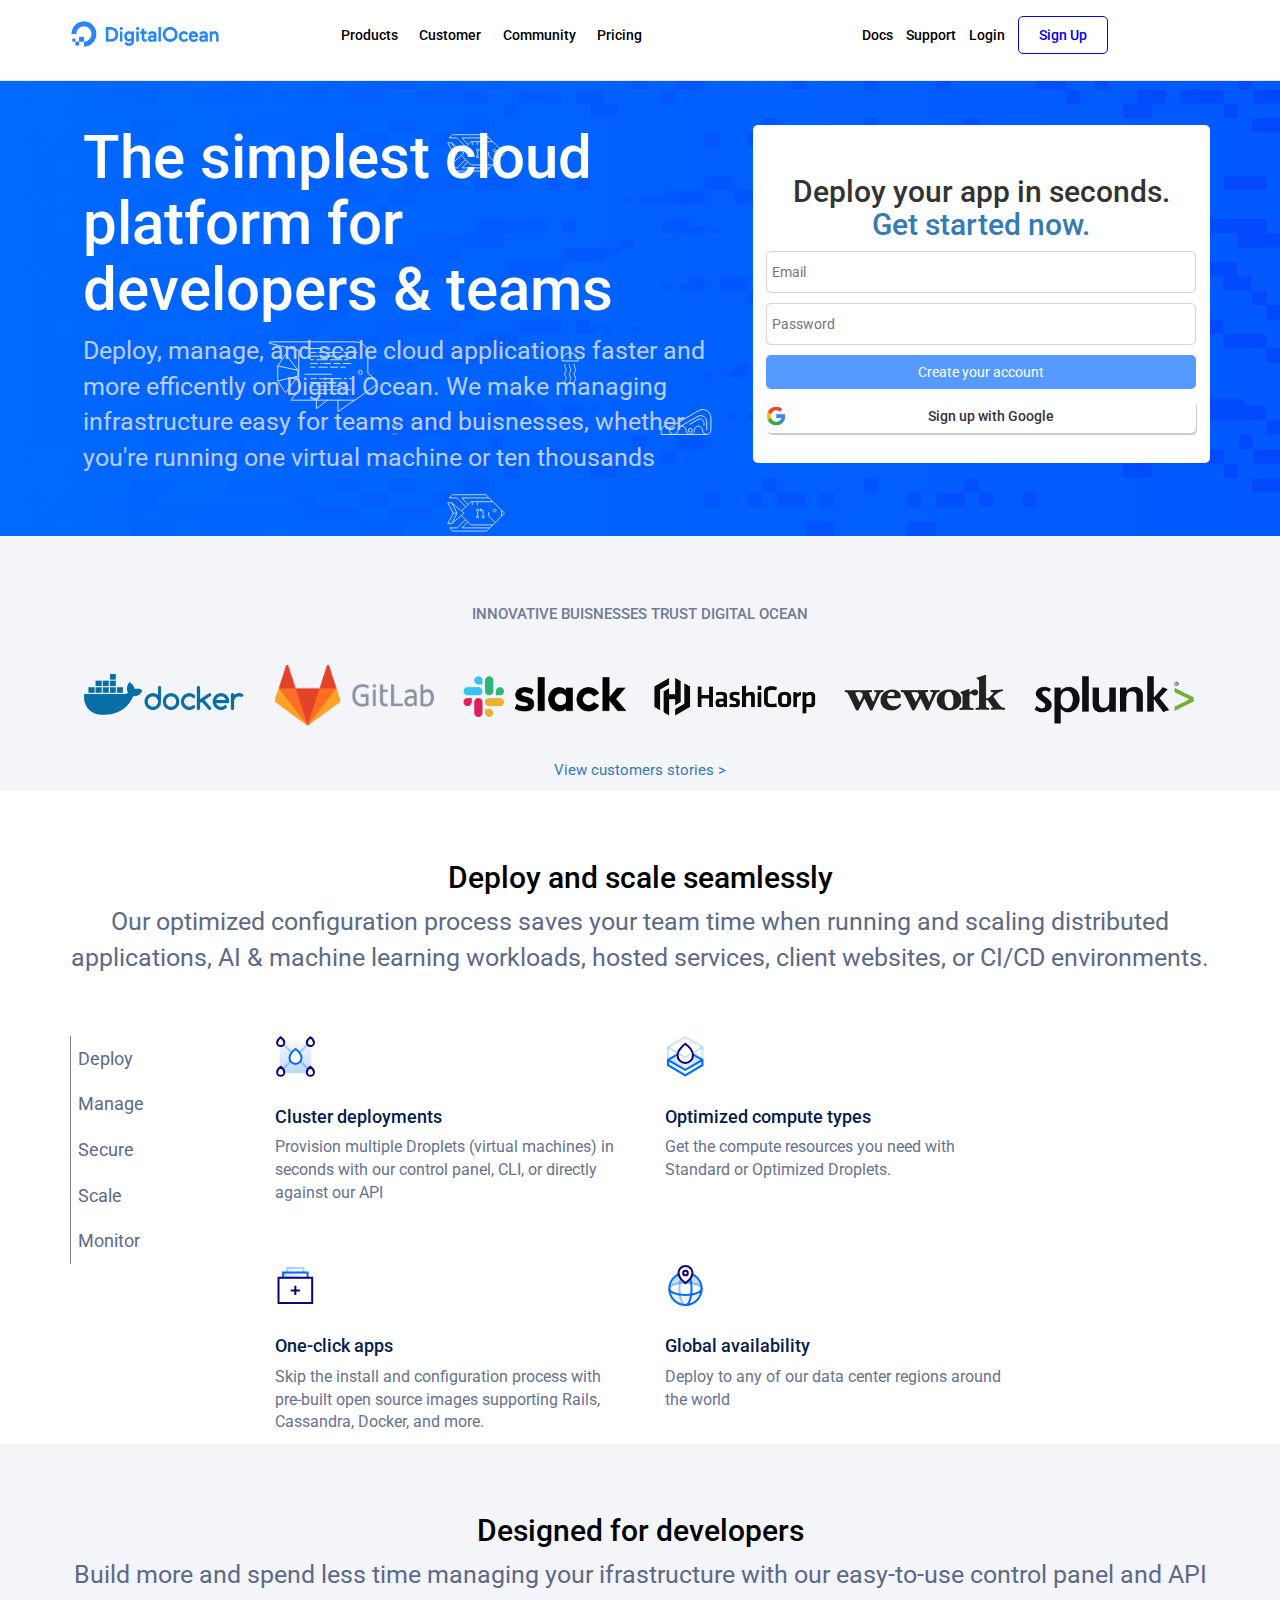
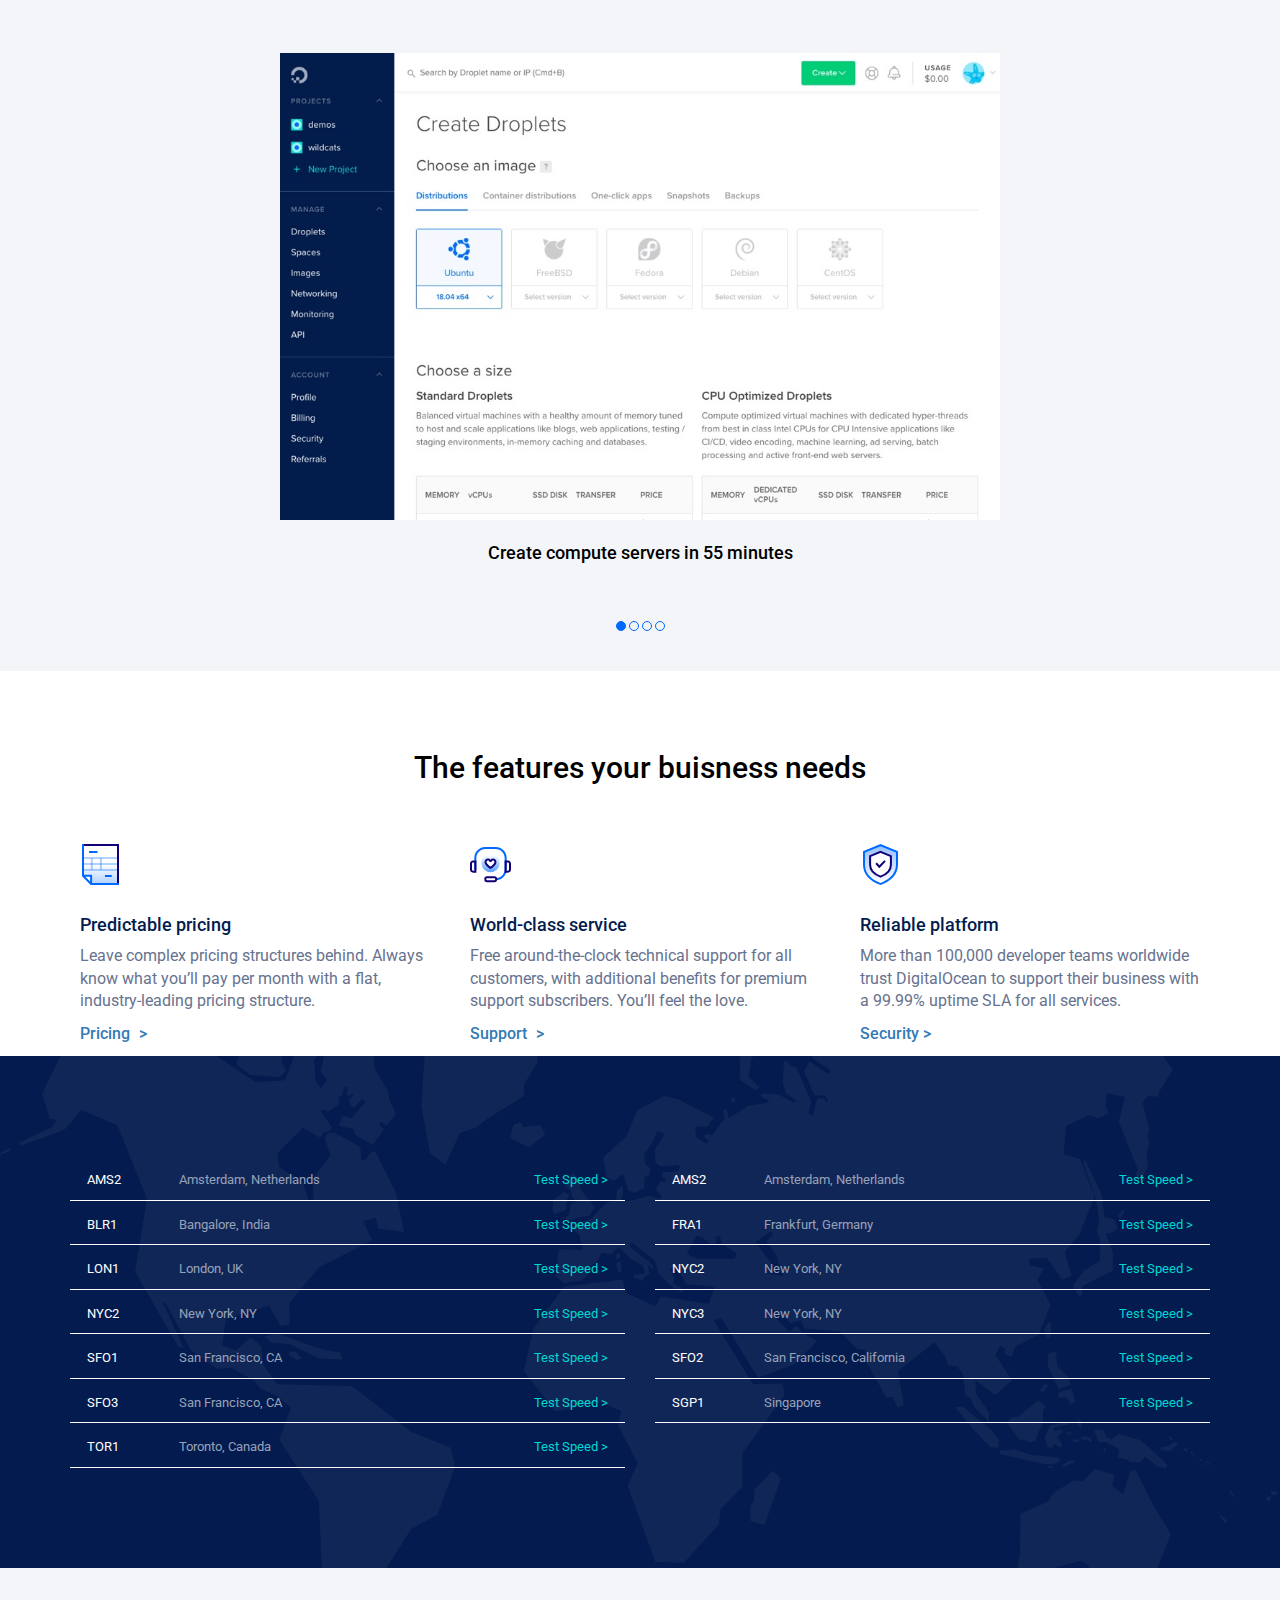
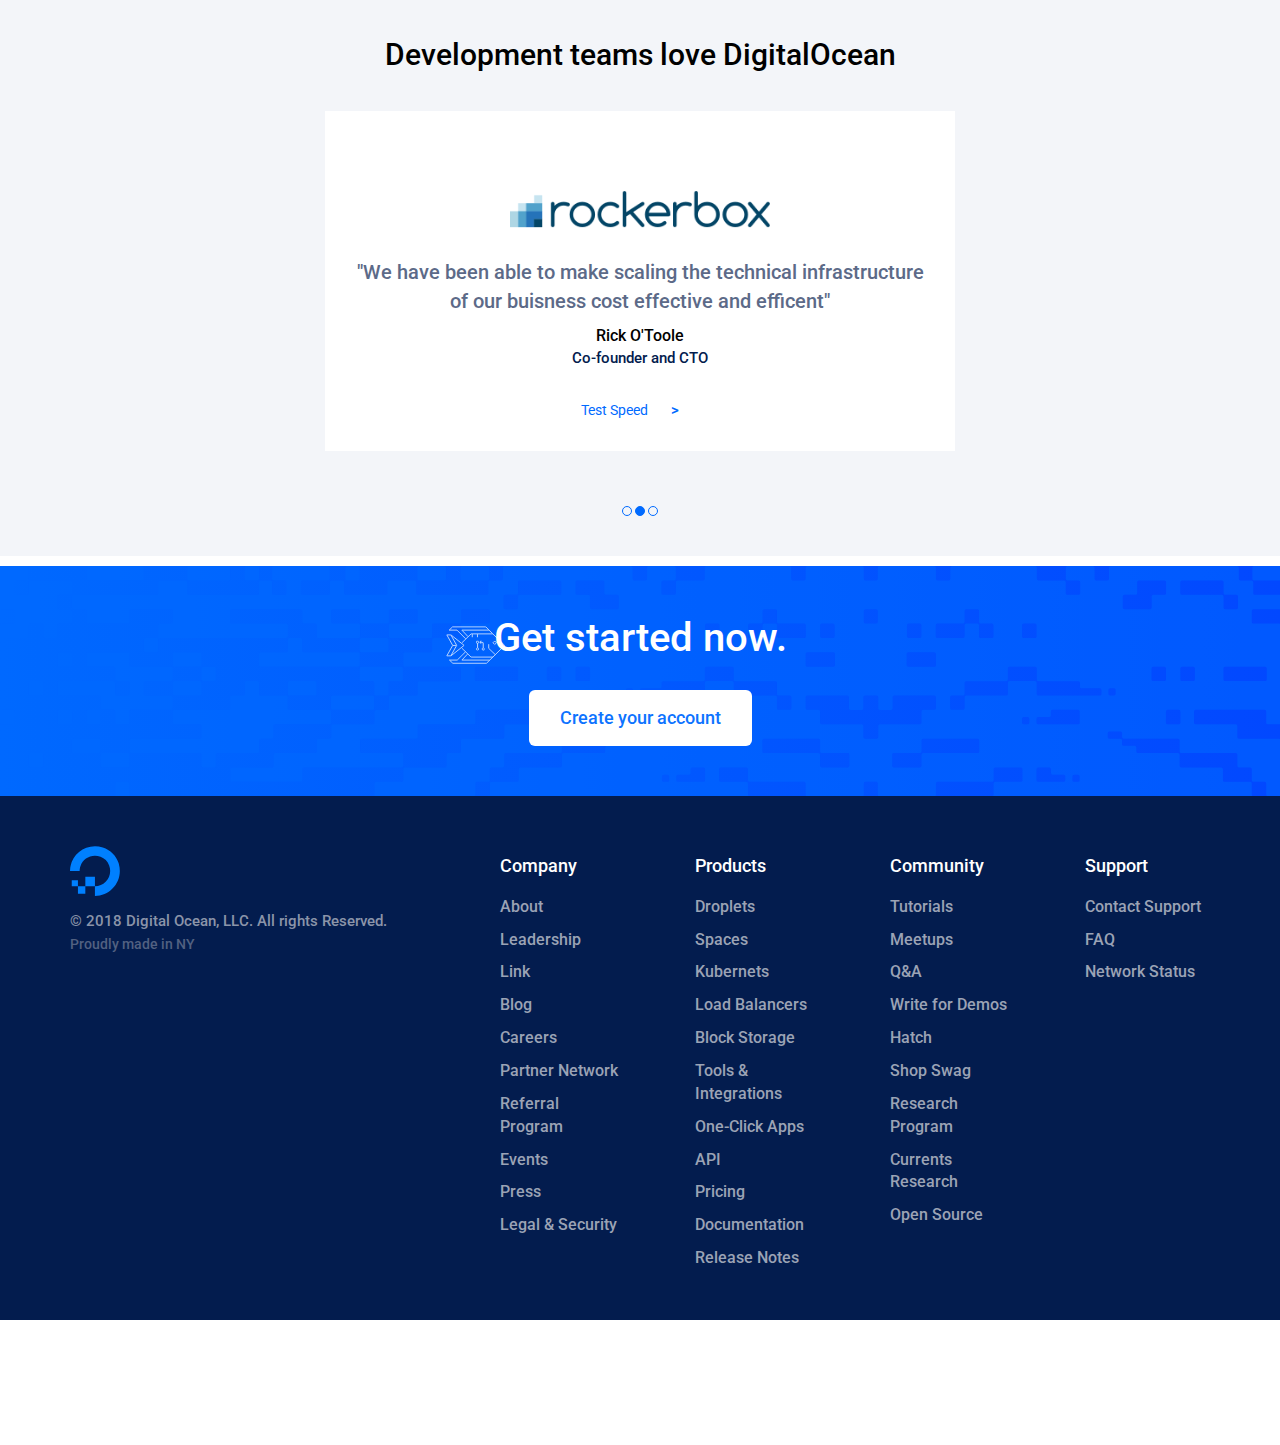
==== commit e016d38b: "Footer completo" ====
--- a/index.html
+++ b/index.html
@@ -4,6 +4,8 @@
   <meta charset="UTF-8">
   <meta name="viewport" content="width=device-width, initial-scale=1.0">
   <meta http-equiv="X-UA-Compatible" content="ie=edge">
+  <link rel="apple-touch-icon" sizes="180x180" href="/apple-touch-icon.png">
+
   <link rel="stylesheet" href="https://maxcdn.bootstrapcdn.com/bootstrap/3.3.7/css/bootstrap.min.css" integrity="sha384-BVYiiSIFeK1dGmJRAkycuHAHRg32OmUcww7on3RYdg4Va+PmSTsz/K68vbdEjh4u" crossorigin="anonymous">
   <link rel="stylesheet" href="https://cdnjs.cloudflare.com/ajax/libs/font-awesome/5.15.2/css/all.min.css" integrity="sha512-HK5fgLBL+xu6dm/Ii3z4xhlSUyZgTT9tuc/hSrtw6uzJOvgRr2a9jyxxT1ely+B+xFAmJKVSTbpM/CuL7qxO8w==" crossorigin="anonymous" />
   <link rel="preconnect" href="https://fonts.gstatic.com">
@@ -572,32 +574,92 @@
             </div>
           </section>
           <footer>
-
+            <div class="container">
+              <div class="row">
+                <div class="col-xs-12 col-sm-6 col-md-4">
+                  <div class="footer_container">
+                    <img src="img/logo-small.svg" alt="">
+                    <p>&copy; 2018 Digital Ocean, LLC. All rights Reserved.</p>
+                    <p>Proudly made in NY</p>
+                    <ul class="list-inline">
+                      <li><a href=""><i class="fab fa-twitter"></a></i></li>
+                      <li><a href=""><i class="fab fa-facebook-square"></i></a></i></li>
+                      <li><a href=""><i class="fab fa-instagram"></i></a></i></li>
+                      <li><a href=""><i class="fab fa-youtube"></i></a></i></li>
+                      <li><a href=""><i class="fab fa-linkedin"></i></a></i></li>
+                    </ul>
+                  </div>
+                </div>
+                <!-- Serie di listati  -->
+                <div class="col-xs-12 col-sm-6 col-md-2">
+                  <div class="footer_list">
+                    <ul>
+                      <li><h5>Company</h5></li>
+                      <li><a href="">About</a></li>
+                      <li><a href="">Leadership</a></li>
+                      <li><a href="">Link</a></li>
+                      <li><a href="">Blog</a></li>
+                      <li><a href="">Careers</a></li>
+                      <li><a href="">Partner Network</a></li>
+                      <li><a href="">Referral Program</a></li>
+                      <li><a href="">Events</a></li>
+                      <li><a href="">Press</a></li>
+                      <li><a href="">Legal & Security</a></li>
+                    </ul>
+                  </div>
+                </div>
+                <div class="col-xs-12 col-sm-6 col-md-2">
+                  <div class="footer_list">
+                    <ul>
+                      <li><h5>Products</h5></li>
+                      <li><a href="">Droplets</a></li>
+                      <li><a href="">Spaces</a></li>
+                      <li><a href="">Kubernets </a></li>
+                      <li><a href="">Load Balancers</a></li>
+                      <li><a href="">Block Storage</a></li>
+                      <li><a href="">Tools & Integrations</a></li>
+                      <li><a href="">One-Click Apps</a></li>
+                      <li><a href="">API</a></li>
+                      <li><a href="">Pricing </a></li>
+                      <li><a href="">Documentation</a></li>
+                      <li><a href="">Release Notes</a></li>
+
+                    </ul>
+                  </div>
+                </div>
+                <div class="col-xs-12 col-sm-6 col-md-2">
+                  <div class="footer_list">
+                    <ul>
+                      <li><h5>Community</h5></li>
+                      <li><a href="">Tutorials </a></li>
+                      <li><a href="">Meetups</a></li>
+                      <li><a href="">Q&A</a></li>
+                      <li><a href="">Write for Demos</a></li>
+                      <li><a href="">Hatch</a></li>
+                      <li><a href="">Shop Swag</a></li>
+                      <li><a href="">Research Program</a></li>
+                      <li><a href="">Currents Research</a></li>
+                      <li><a href="">Open Source</a></li>
+                    </ul>
+                  </div>
+                </div>
+                <div class="col-xs-12 col-sm-6 col-md-2">
+                  <div class="footer_list">
+                    <ul>
+                      <li><h5>Support</h5></li>
+                      <li><a href="">Contact Support</a></li>
+                      <li><a href="">FAQ</a></li>
+                      <li><a href="">Network Status</a></li>
+                    </ul>
+                  </div>
+                </div>
+                <!-- /Serie di listati  -->
+
+              </div>
+            </div>
           </footer>
-
-
-
+          <div class="arrow-right"></div>
         </main>
         <!-- /corpo del testo -->
-
-
-
-
-
-
-
-
-
-
-
-
-
-
-
-
-
-
-
-
-    </body>
-    </html>
+  </body>
+</html>
--- a/css/style.css
+++ b/css/style.css
@@ -430,6 +430,70 @@
   margin-bottom: 20px;
 }
 
+#create_account_botton:hover {
+  background-color: rgba(225,225,225,0.9);
+}
+
+/* footer */
+footer {
+  background-color: #031C4E;
+
+}
+
+.footer_container {
+  padding-top: 50px;
+}
+
+.footer_container p:first-of-type {
+  color: #8B94A9;
+  font-size: 15px;
+  padding-top: 15px;
+  font-weight: 500;
+}
+.footer_container p:last-of-type {
+  color: #526181;
+  font-size: 14px;
+  font-weight: 500;
+  line-height: 5px;
+}
+
+.footer_container li {
+  font-size: 28px;
+}
+.footer_container li a {
+  color: #7A859D;
+}
+
+.footer_list {
+ padding: 40px 0;
+}
+
+.footer_list h5 {
+  color: #ffff;
+  font-size: 18px;
+}
+.footer_list li {
+  list-style: none;
+  padding-top: 10px;
+}
+
+.footer_list li a {
+  color: #9BA3B5;
+  text-decoration: none;
+  font-size: 16px;
+  font-weight: 500;
+}
+/* /footer */
+
+.arrow-right {
+  width: 0;
+  height: 0;
+  border-top: 60px solid transparent;
+  border-bottom: 60px solid transparent;
+  border-left: 60px solid #fff;
+  background-color: white;
+  display: inline-block;
+}
 
 
 @media screen and (max-width: 768px) {
@@ -446,4 +510,8 @@
   .row_table:last-child {
     margin-bottom: 40px;
   }
-}
+
+  footer ul {
+    padding-left: 0;
+  }
+}
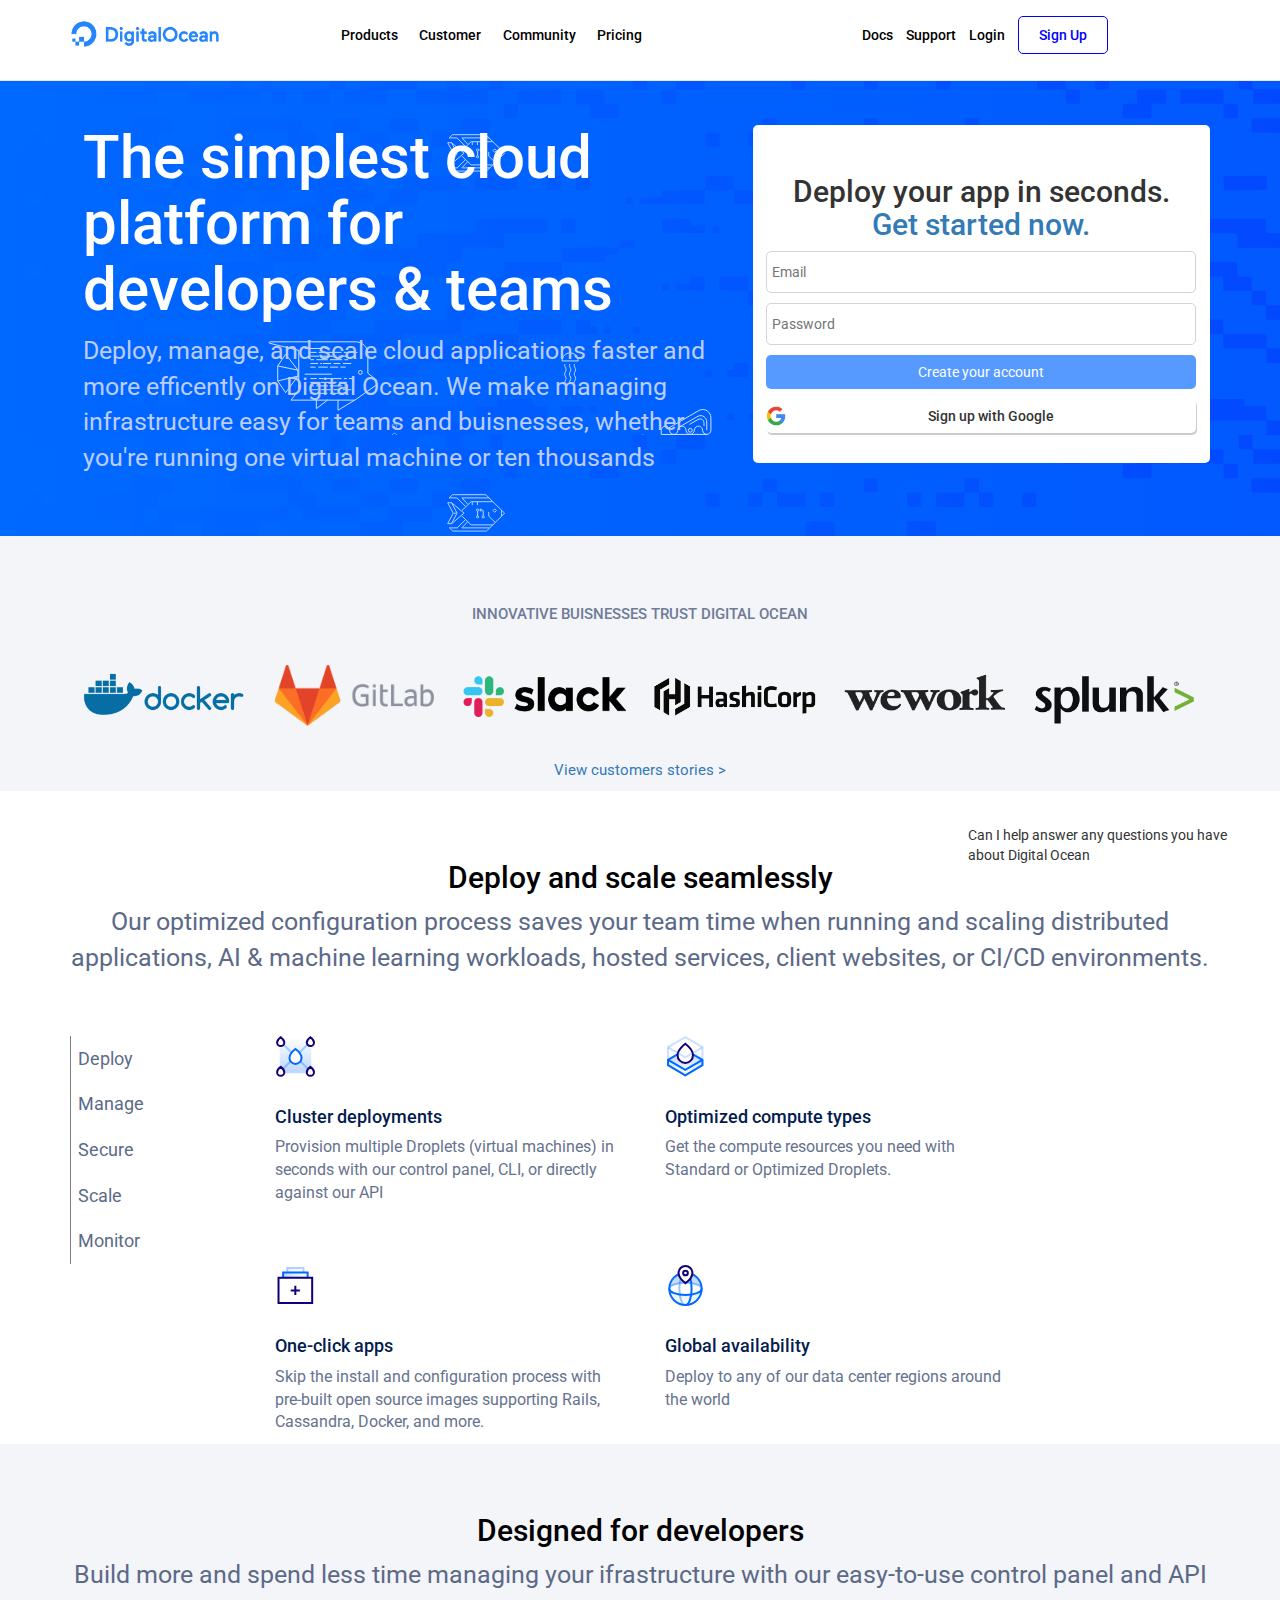
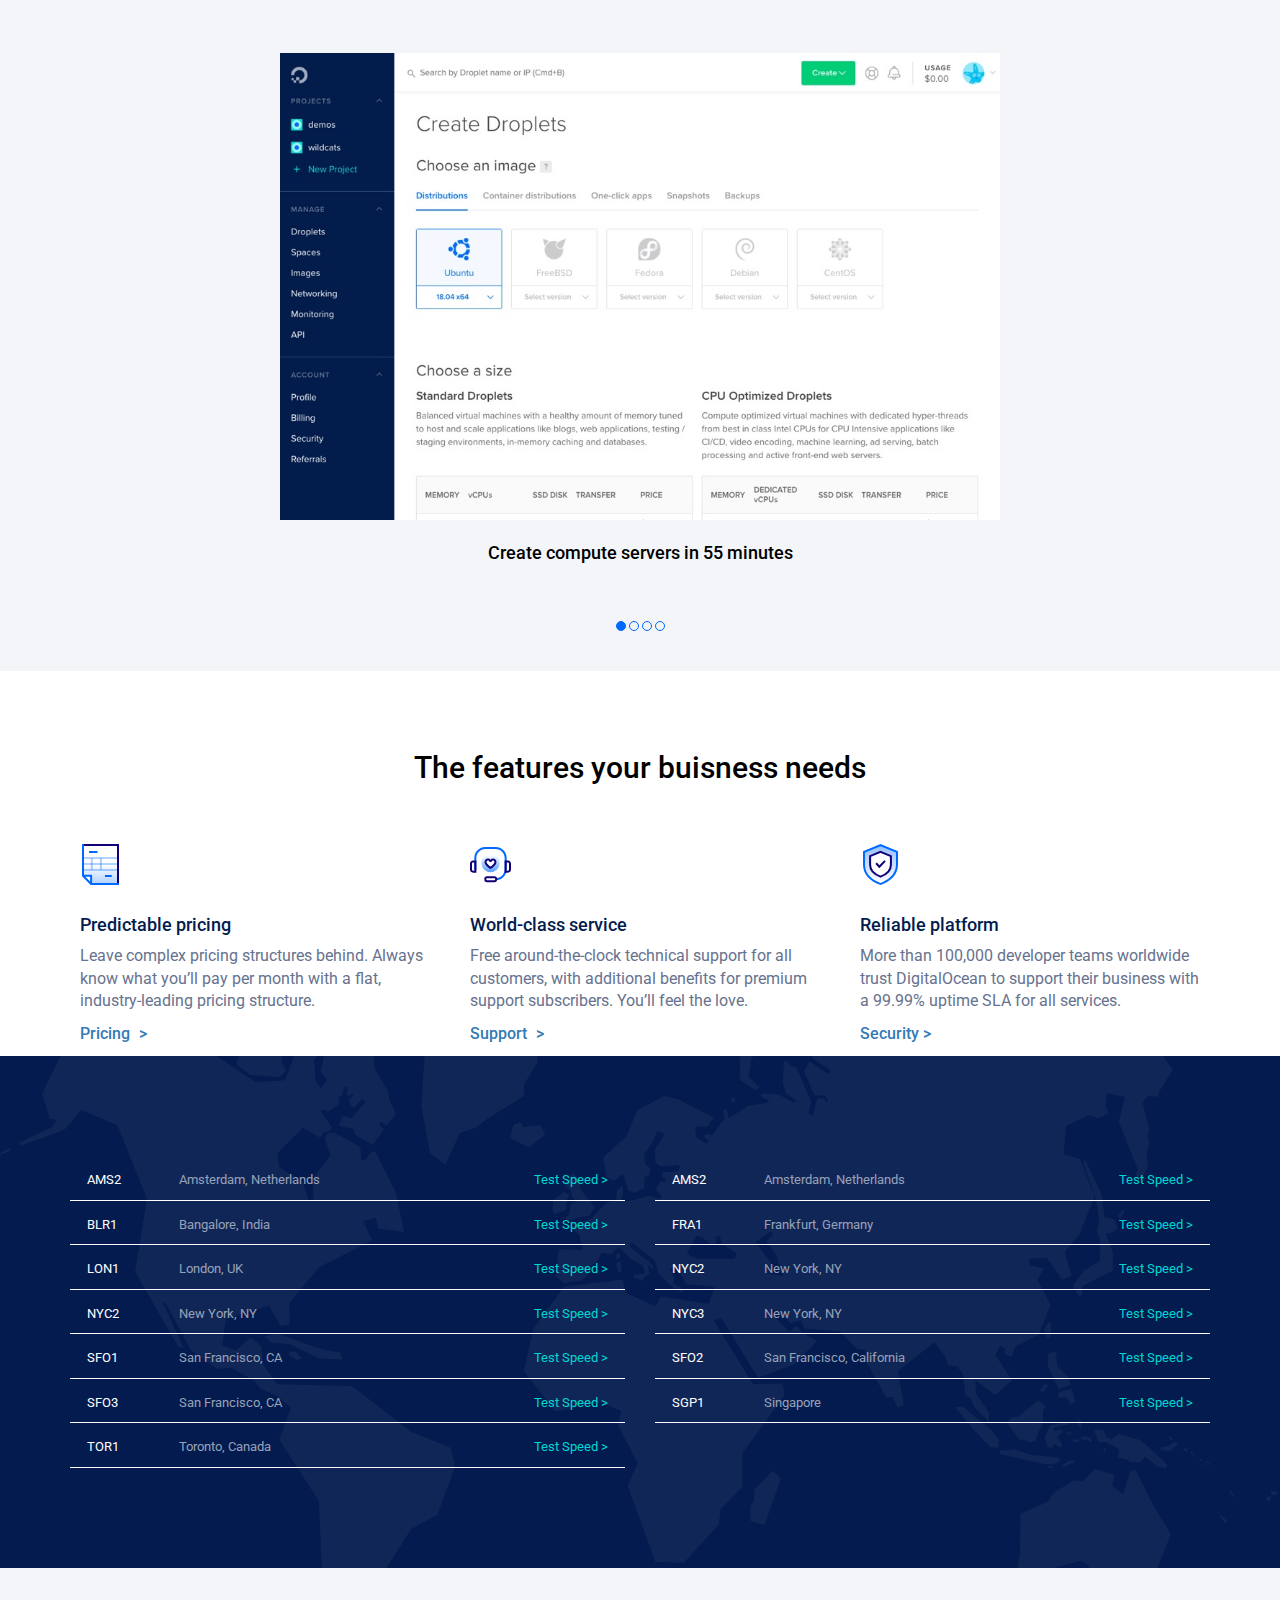
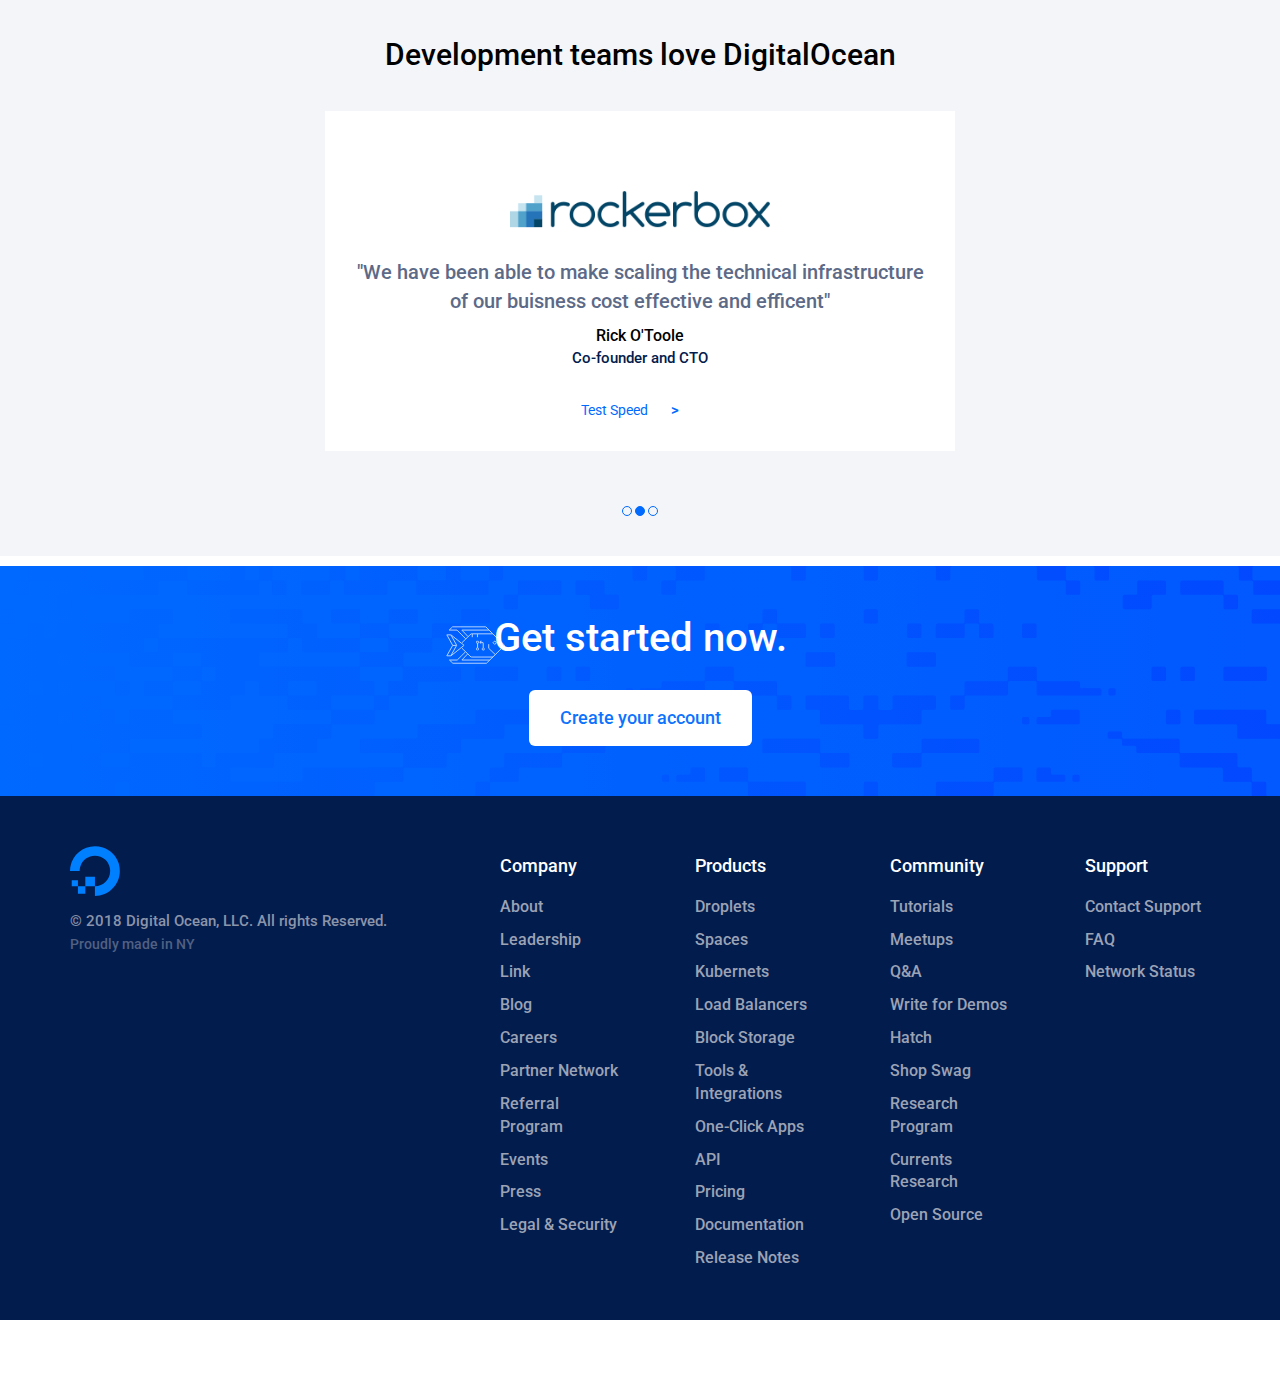
==== commit a6caa23f: "Aggiunto baloon" ====
--- a/index.html
+++ b/index.html
@@ -654,12 +654,14 @@
                   </div>
                 </div>
                 <!-- /Serie di listati  -->
-
               </div>
             </div>
           </footer>
-          <div class="arrow-right"></div>
         </main>
         <!-- /corpo del testo -->
-  </body>
-</html>
+        <div class="sammy">
+          <div class="baloon_text">Can I help answer any questions you have about Digital Ocean</div><!---
+          ---><div class="arrow-right"></div>
+        </div>
+      </body>
+      </html>
--- a/css/style.css
+++ b/css/style.css
@@ -485,15 +485,34 @@
 }
 /* /footer */
 
+.sammy {
+  position: sticky;
+  bottom: 20px;
+  margin-right: 20px;
+  text-align: right;
+}
+
+
+.baloon_text {
+  width: 300px;
+  background-color: #fff;
+  display: inline-block;
+  text-align: left;
+  padding: 15px 1%;
+  border-radius: 5px;
+}
 .arrow-right {
   width: 0;
   height: 0;
-  border-top: 60px solid transparent;
-  border-bottom: 60px solid transparent;
-  border-left: 60px solid #fff;
-  background-color: white;
-  display: inline-block;
-}
+  border-top: 5px solid transparent;
+  border-bottom: 5px solid transparent;
+  border-left: 5px solid #fff;
+  display: inline-block;
+  vertical-align: bottom;
+  margin-bottom: 10px;
+}
+
+
 
 
 @media screen and (max-width: 768px) {
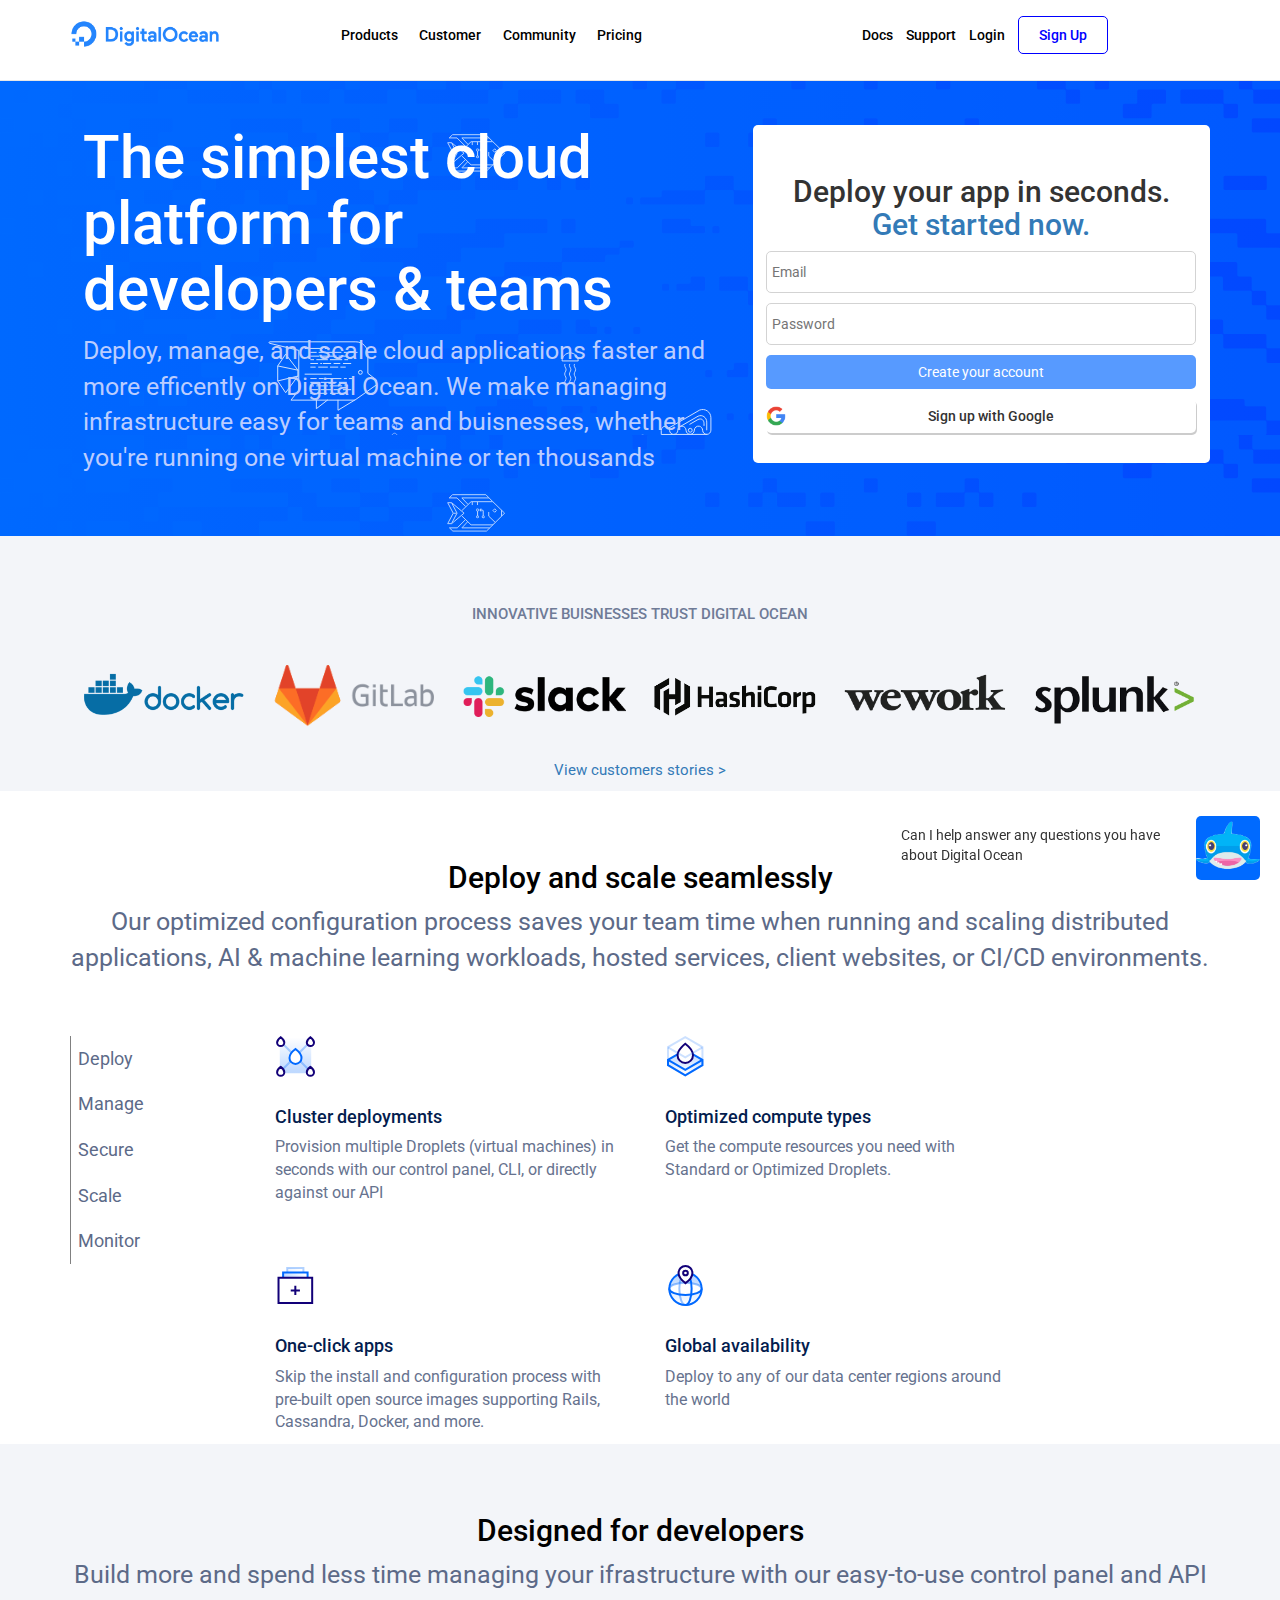
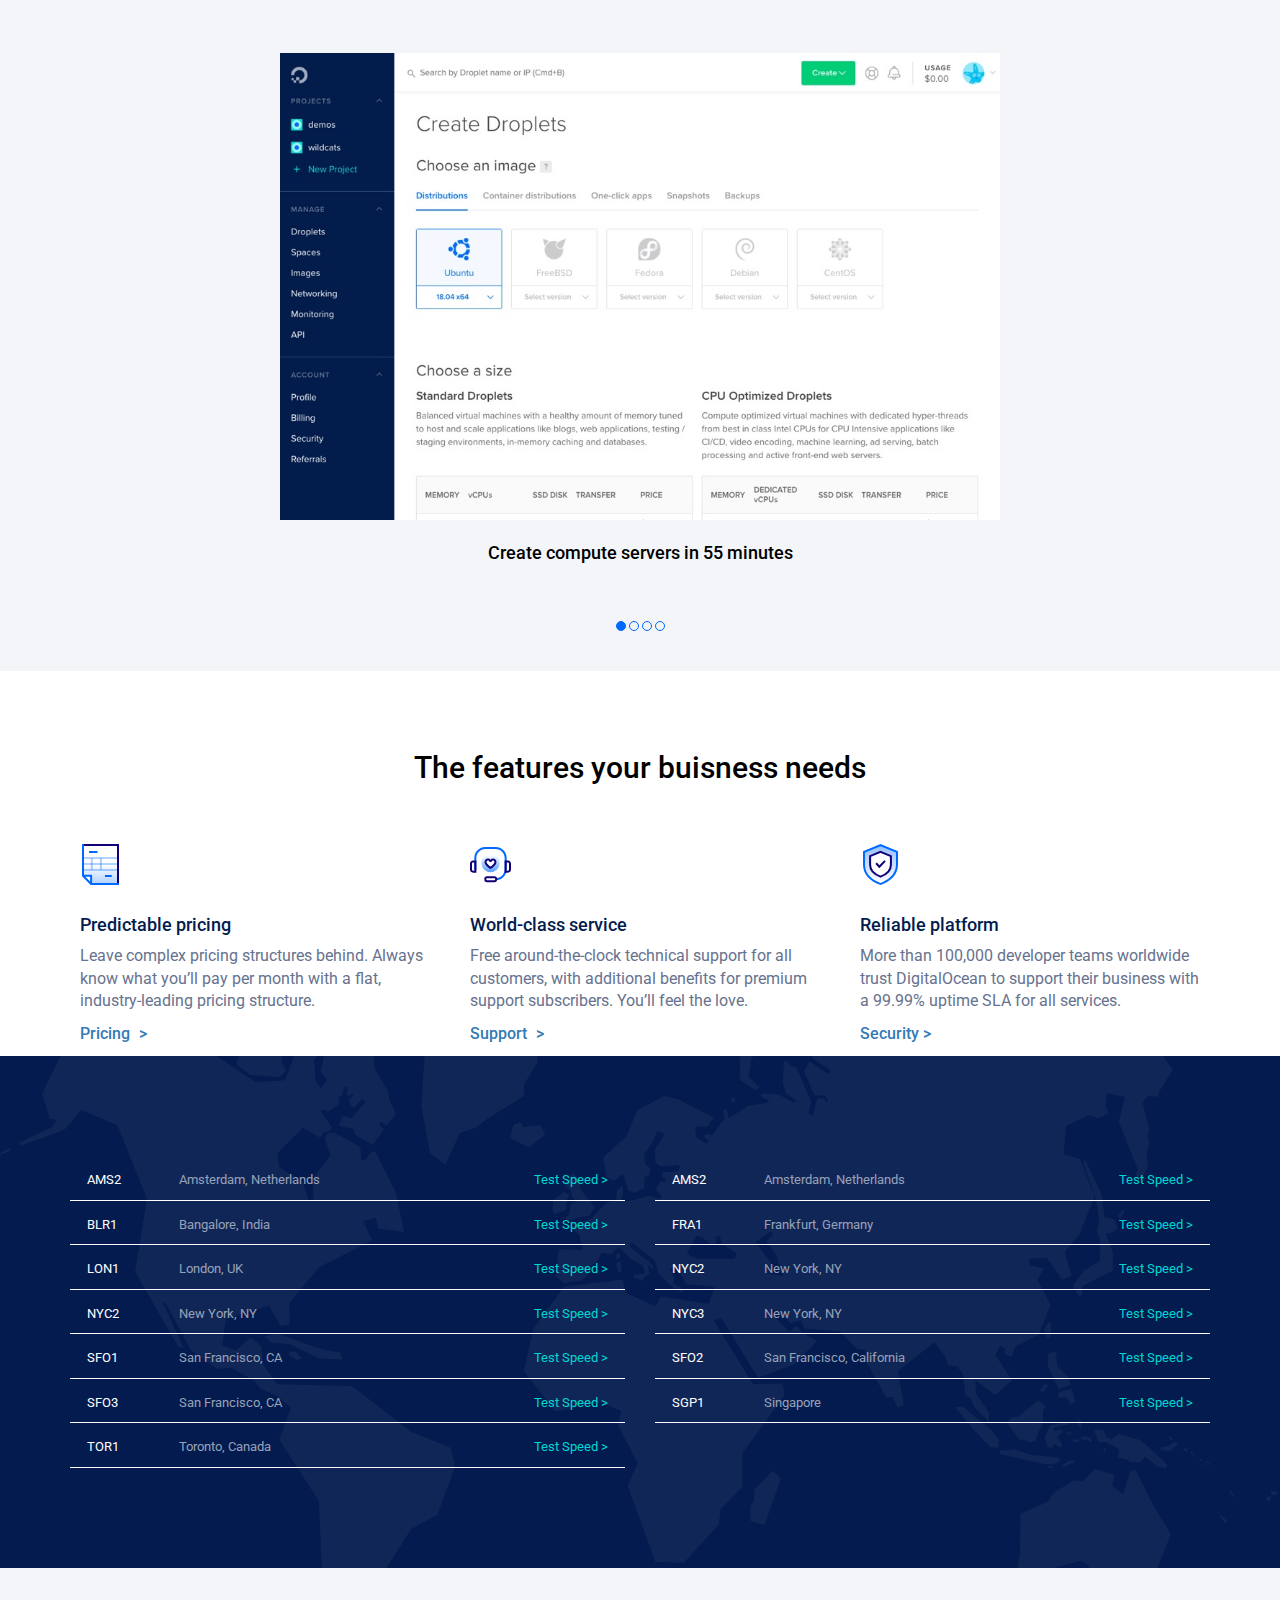
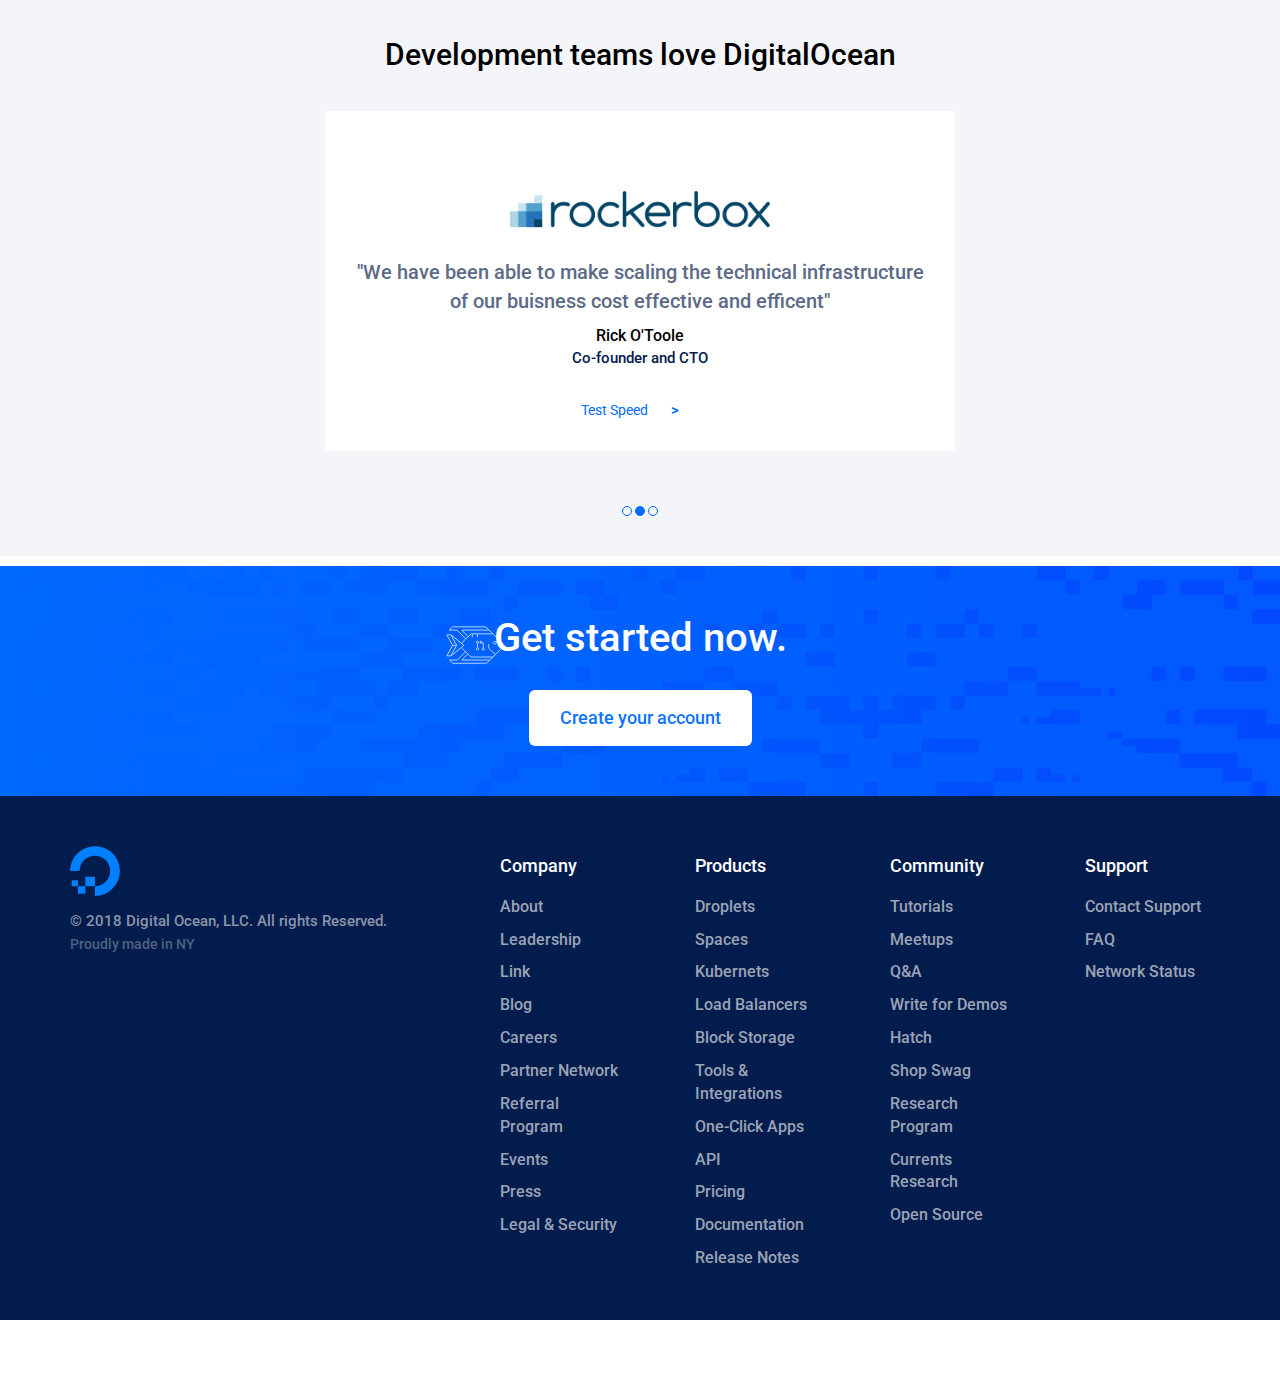
==== commit cc72d2d1: "Aggiunta img sammy" ====
--- a/index.html
+++ b/index.html
@@ -662,6 +662,9 @@
         <div class="sammy">
           <div class="baloon_text">Can I help answer any questions you have about Digital Ocean</div><!---
           ---><div class="arrow-right"></div>
+          <div class="sammy_icon">
+            <img src="img/Sammy_Shark.png" alt="">
+          </div>
         </div>
       </body>
       </html>
--- a/css/style.css
+++ b/css/style.css
@@ -500,6 +500,7 @@
   text-align: left;
   padding: 15px 1%;
   border-radius: 5px;
+  vertical-align: middle;
 }
 .arrow-right {
   width: 0;
@@ -512,8 +513,18 @@
   margin-bottom: 10px;
 }
 
-
-
+.sammy_icon {
+  display: inline-block;
+  width: 64px;
+  height: 64px;
+  vertical-align: bottom;
+  background-color: #006AFF;
+  border-radius: 5px;
+  padding-top: 5px;
+}
+.sammy_icon img {
+  max-width: 100%;
+}
 
 @media screen and (max-width: 768px) {
   .logo_customer {
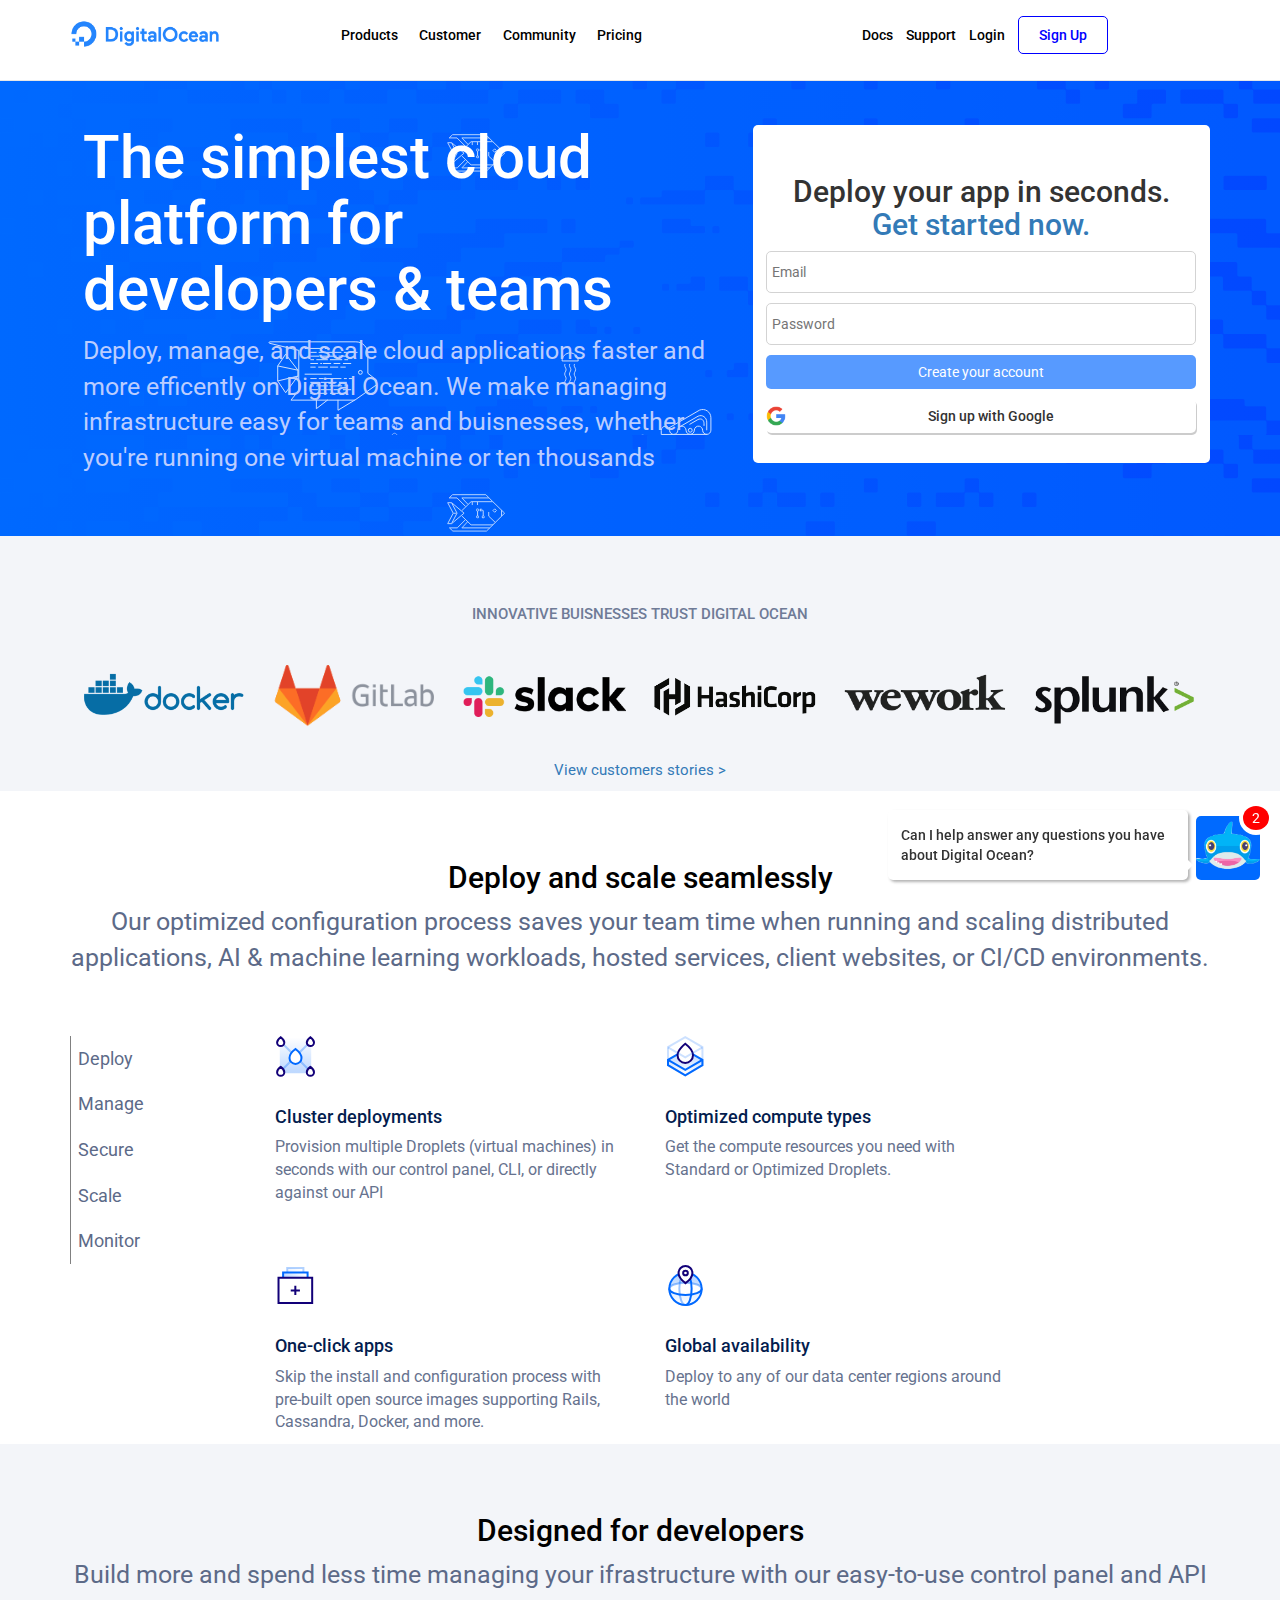
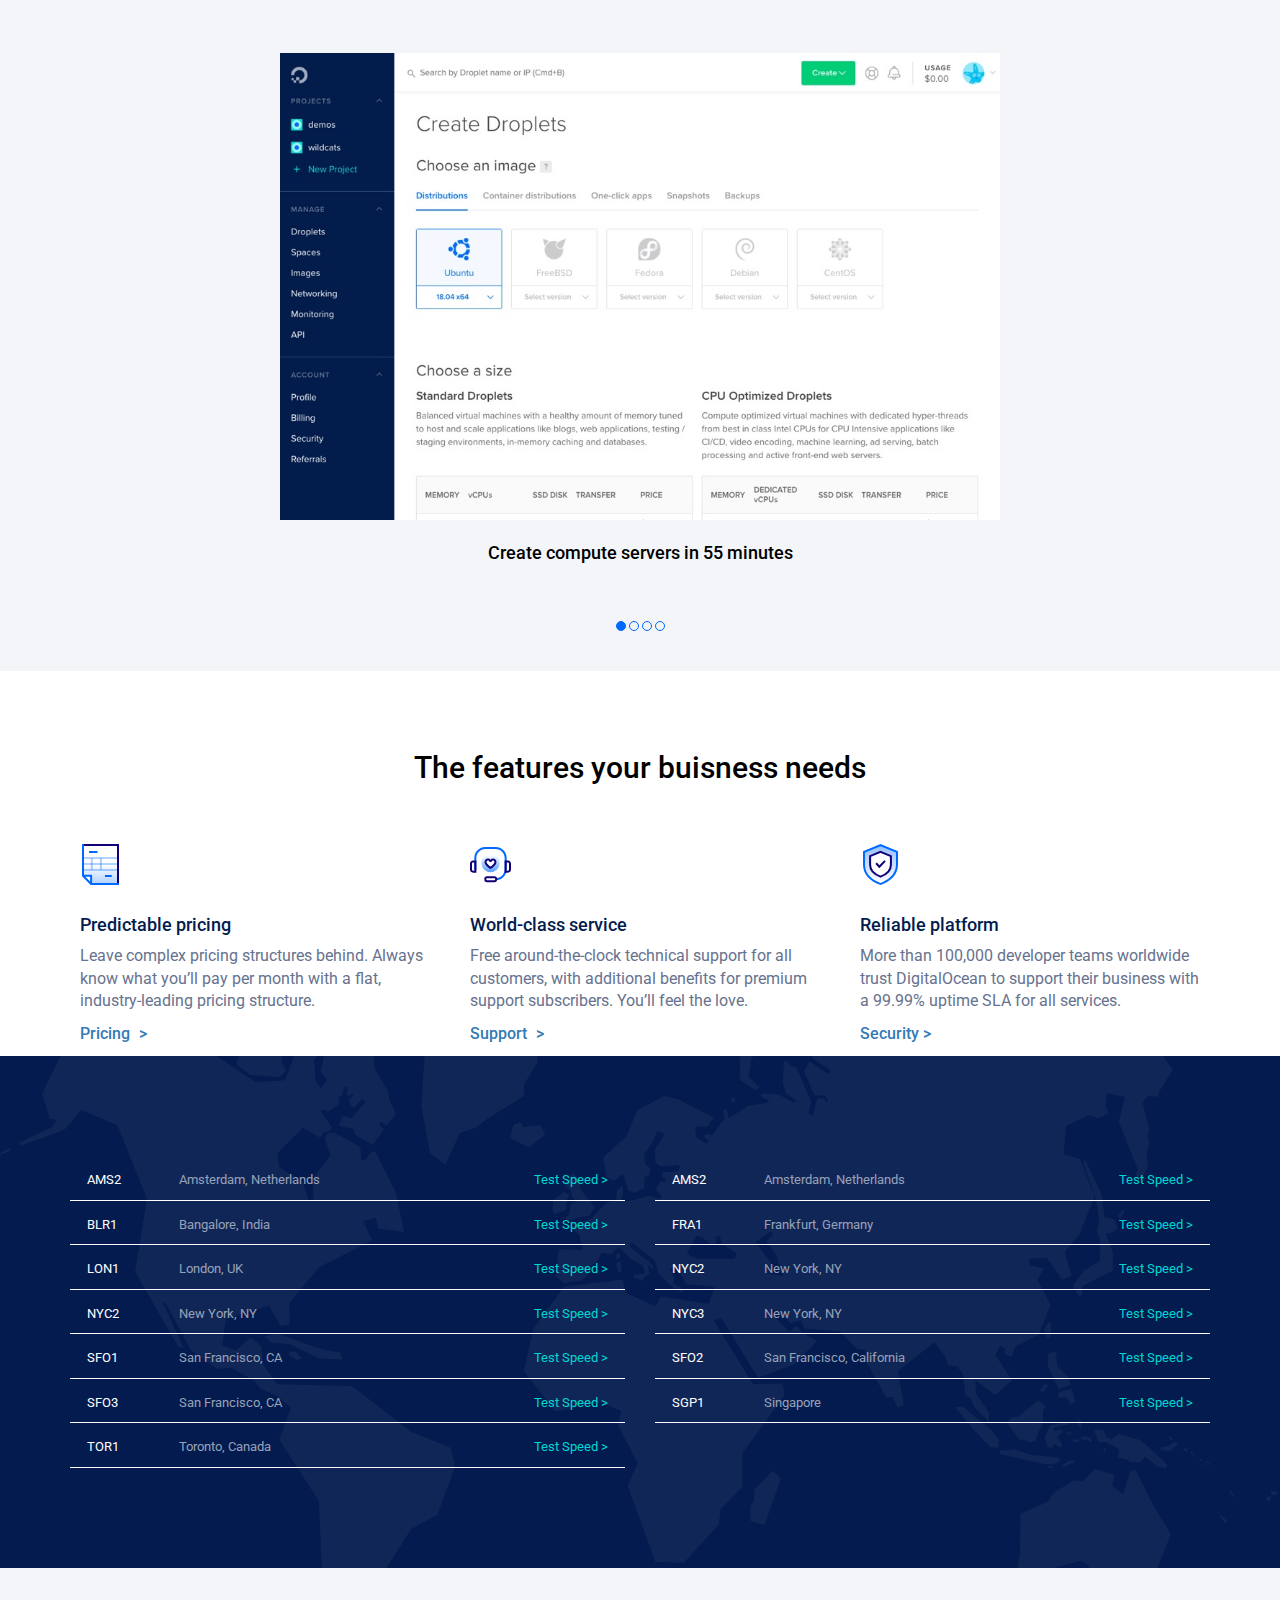
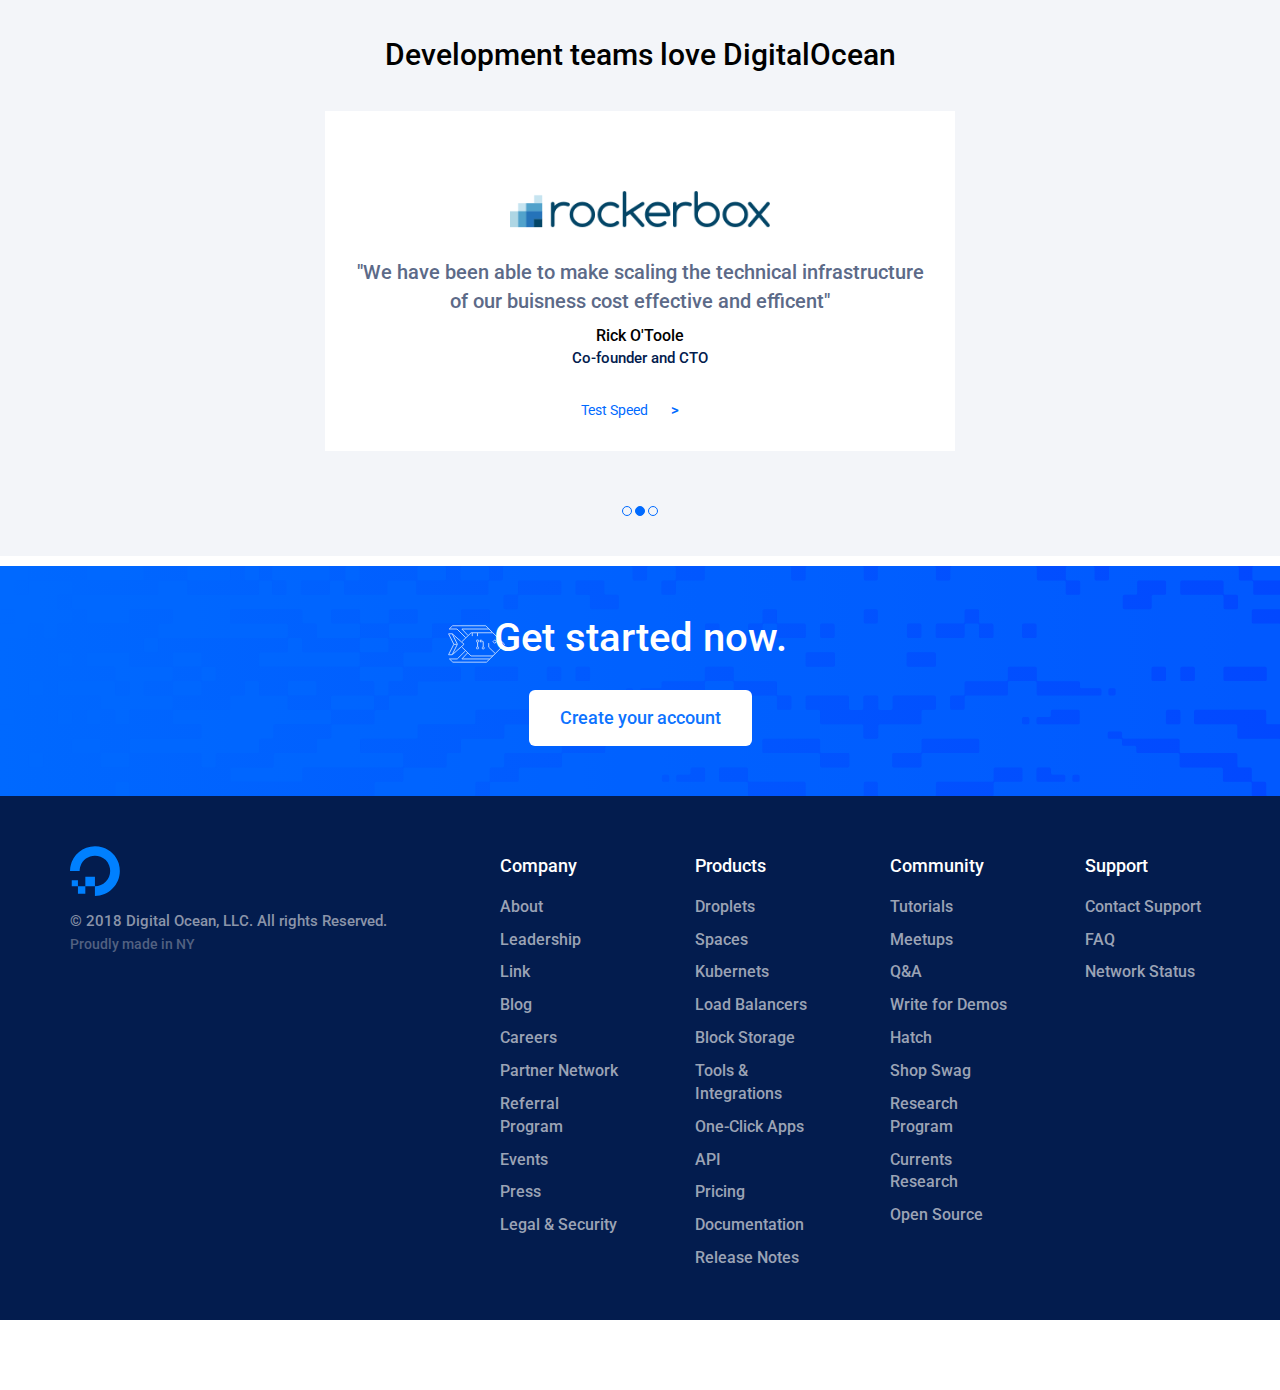
==== commit 40989c1d: "Aggiunto sticker sammy" ====
--- a/index.html
+++ b/index.html
@@ -660,10 +660,11 @@
         </main>
         <!-- /corpo del testo -->
         <div class="sammy">
-          <div class="baloon_text">Can I help answer any questions you have about Digital Ocean</div><!---
+          <div class="baloon_text">Can I help answer any questions you have about Digital Ocean?</div><!---
           ---><div class="arrow-right"></div>
           <div class="sammy_icon">
             <img src="img/Sammy_Shark.png" alt="">
+            <div class="notification"><a href="">2</a></div>
           </div>
         </div>
       </body>
--- a/css/style.css
+++ b/css/style.css
@@ -501,6 +501,8 @@
   padding: 15px 1%;
   border-radius: 5px;
   vertical-align: middle;
+  box-shadow: 2px 2px 3px rgba(0, 0, 0, 0.3);
+  font-weight: 500;
 }
 .arrow-right {
   width: 0;
@@ -511,6 +513,7 @@
   display: inline-block;
   vertical-align: bottom;
   margin-bottom: 10px;
+
 }
 
 .sammy_icon {
@@ -521,11 +524,27 @@
   background-color: #006AFF;
   border-radius: 5px;
   padding-top: 5px;
+  position: relative;
 }
 .sammy_icon img {
   max-width: 100%;
 }
 
+.notification {
+  position: absolute;
+  top: -15px;
+  right: -13px;
+  background-color: #fff;
+  border-radius: 50%;
+  padding: 7px 4px;
+}
+
+.notification a {
+  color: #fff;
+  background-color: red;
+  padding: 4px 9px;
+  border-radius: 50%;
+}
 @media screen and (max-width: 768px) {
   .logo_customer {
     width: 50%;
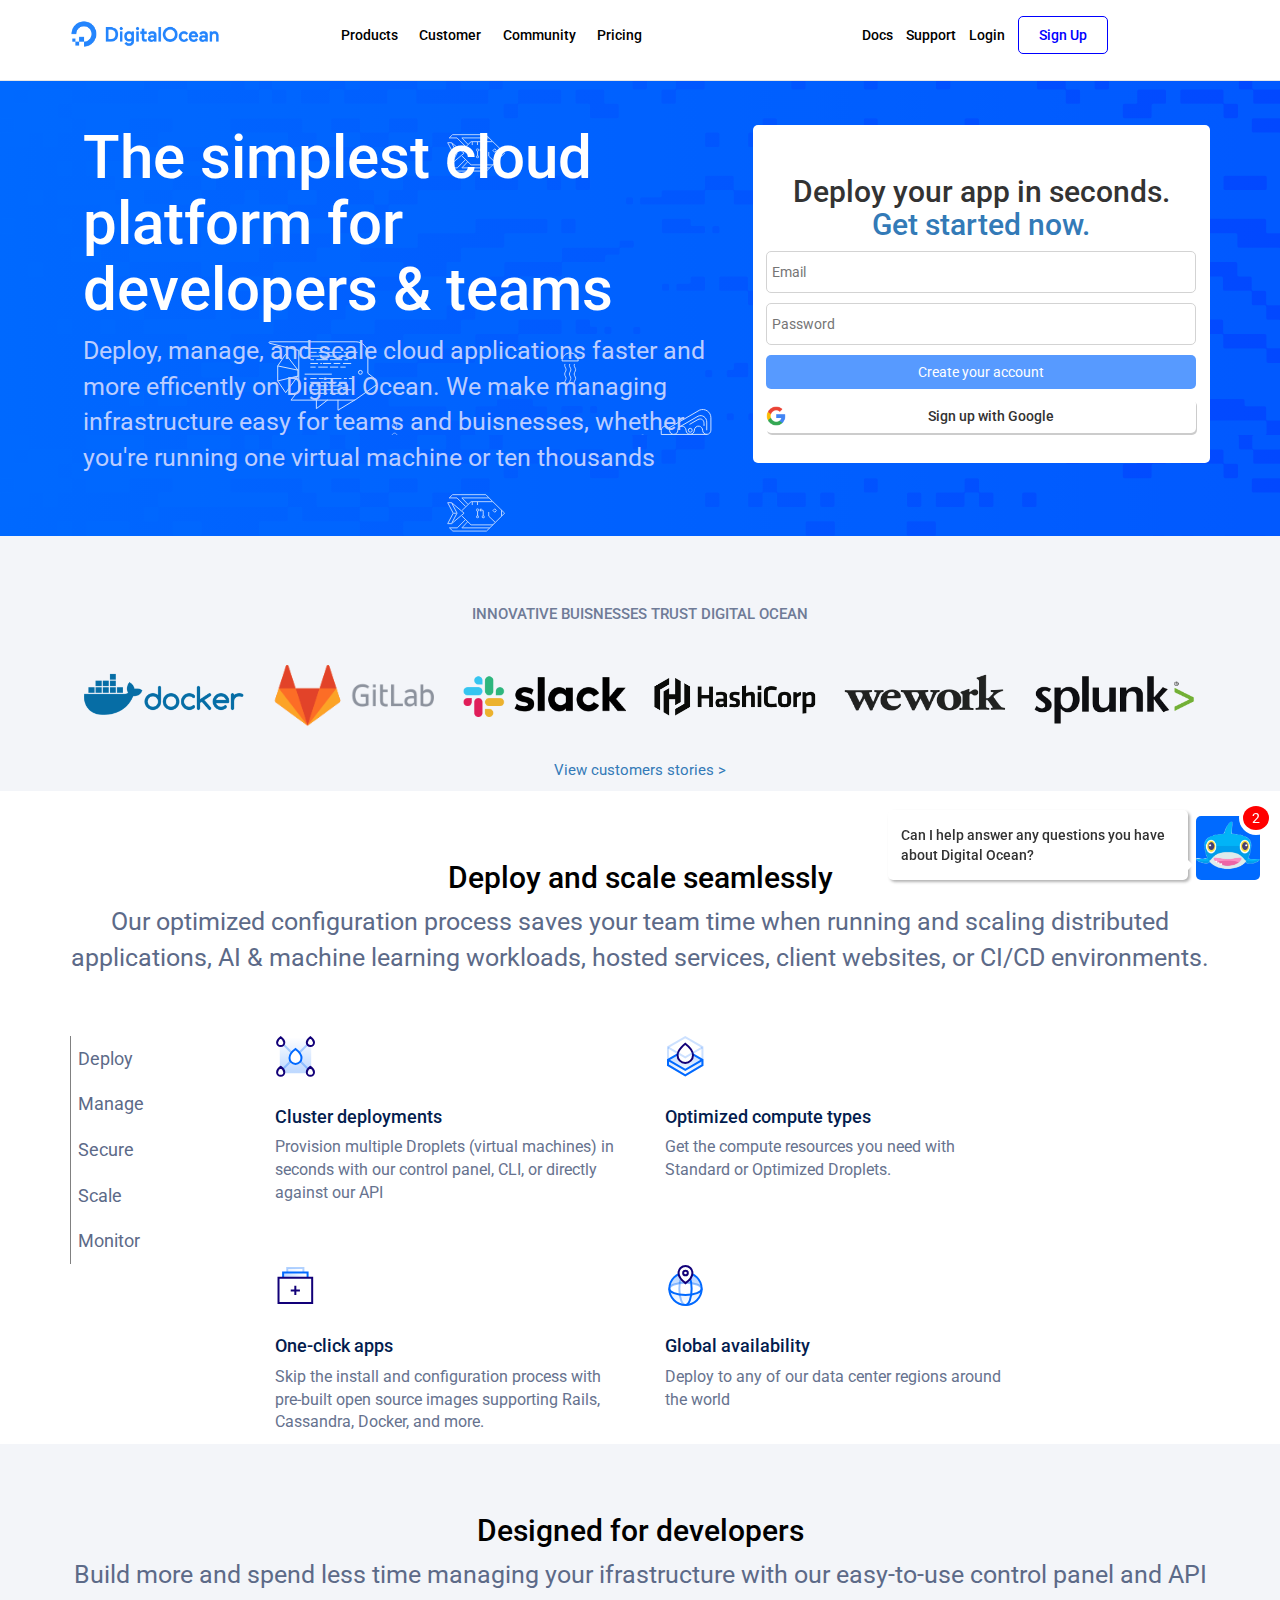
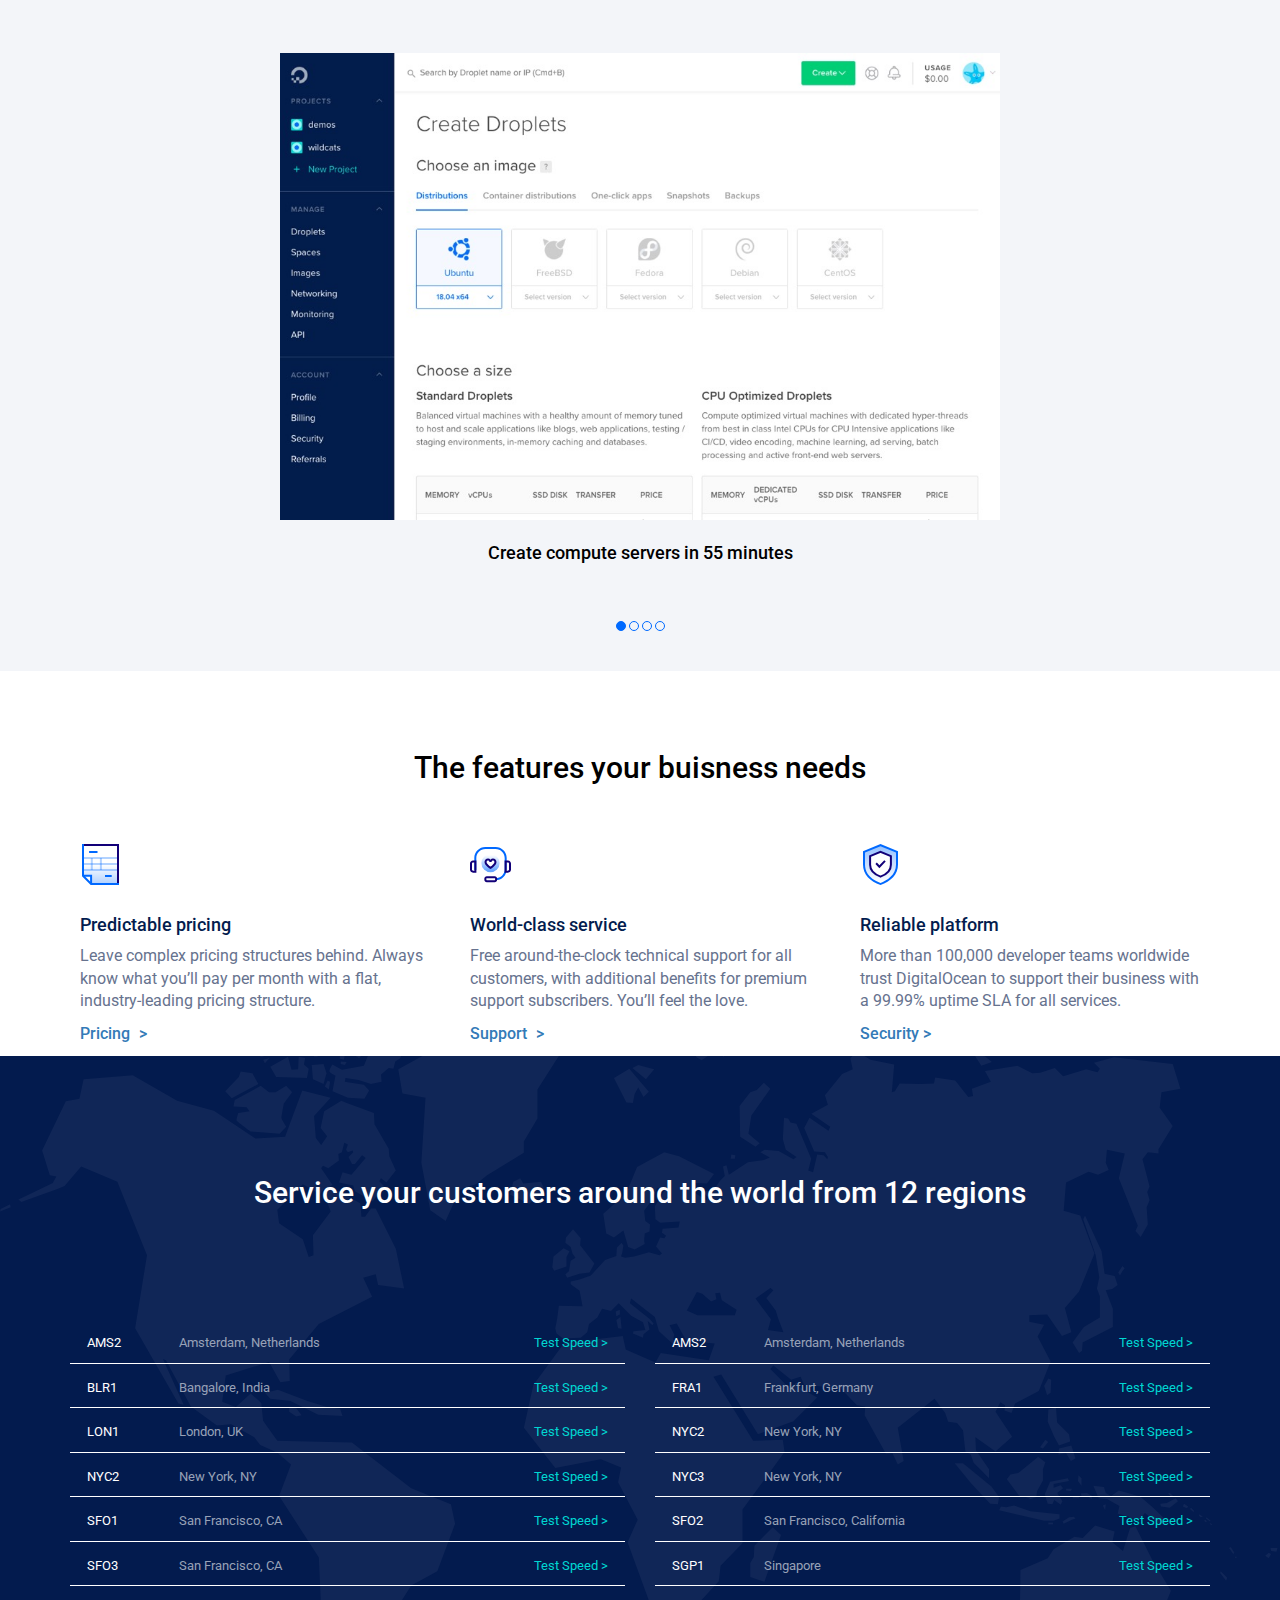
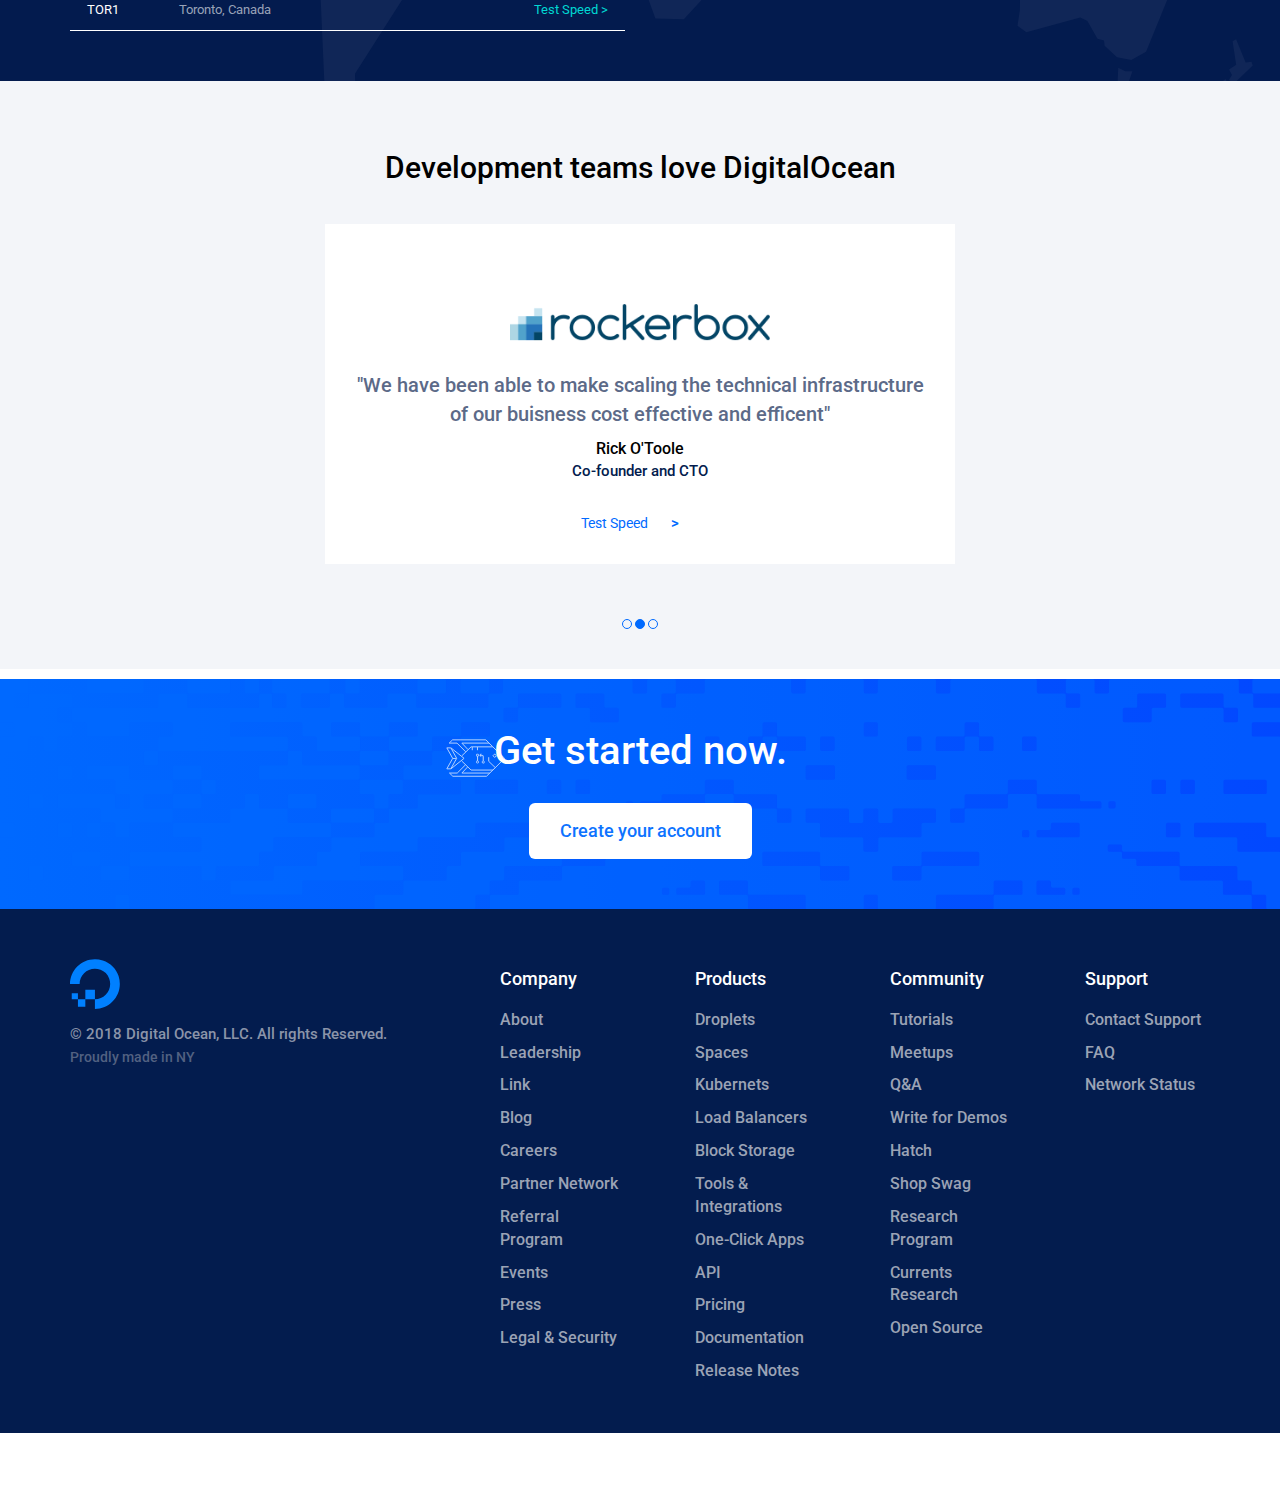
==== commit b2008c46: "aggiunto titolo alla sezione world" ====
--- a/index.html
+++ b/index.html
@@ -274,6 +274,13 @@
           <!-- sezione tabella -->
           <section id="world">
             <div class="container">
+              <div class="row">
+                <div class="col-xs-12">
+                  <div class="section_title">
+                    <h2>Service your customers around the world from 12 regions</h2>
+                  </div>
+                </div>
+              </div>
               <div class="row">
                 <div class="col-xs-12 col-sm-6">
                   <div class="row_table">
--- a/css/style.css
+++ b/css/style.css
@@ -316,10 +316,13 @@
   background-position: 50% 50%;
   background-repeat: no-repeat;
   background-size: cover;
-  padding: 100px 0;
-
-}
-
+  padding: 50px 0;
+
+}
+ #world h2 {
+   color: #fff;
+   padding-bottom: 100px;
+ }
 .row_table {
   border-bottom: 1px solid #fff;
   padding-top: 15px;
@@ -544,6 +547,7 @@
   background-color: red;
   padding: 4px 9px;
   border-radius: 50%;
+  text-decoration: none;
 }
 @media screen and (max-width: 768px) {
   .logo_customer {
@@ -563,4 +567,24 @@
   footer ul {
     padding-left: 0;
   }
-}
+
+  .baloon_text, .arrow-right {
+    display: none;
+  }
+
+  .sammy_icon {
+    margin-right: 20px;
+  }
+}
+
+
+@media screen and (max-width: 992px) {
+
+  .baloon_text, .arrow-right {
+    display: none;
+  }
+
+  .sammy_icon {
+    margin-right: 30px;
+  }
+}
